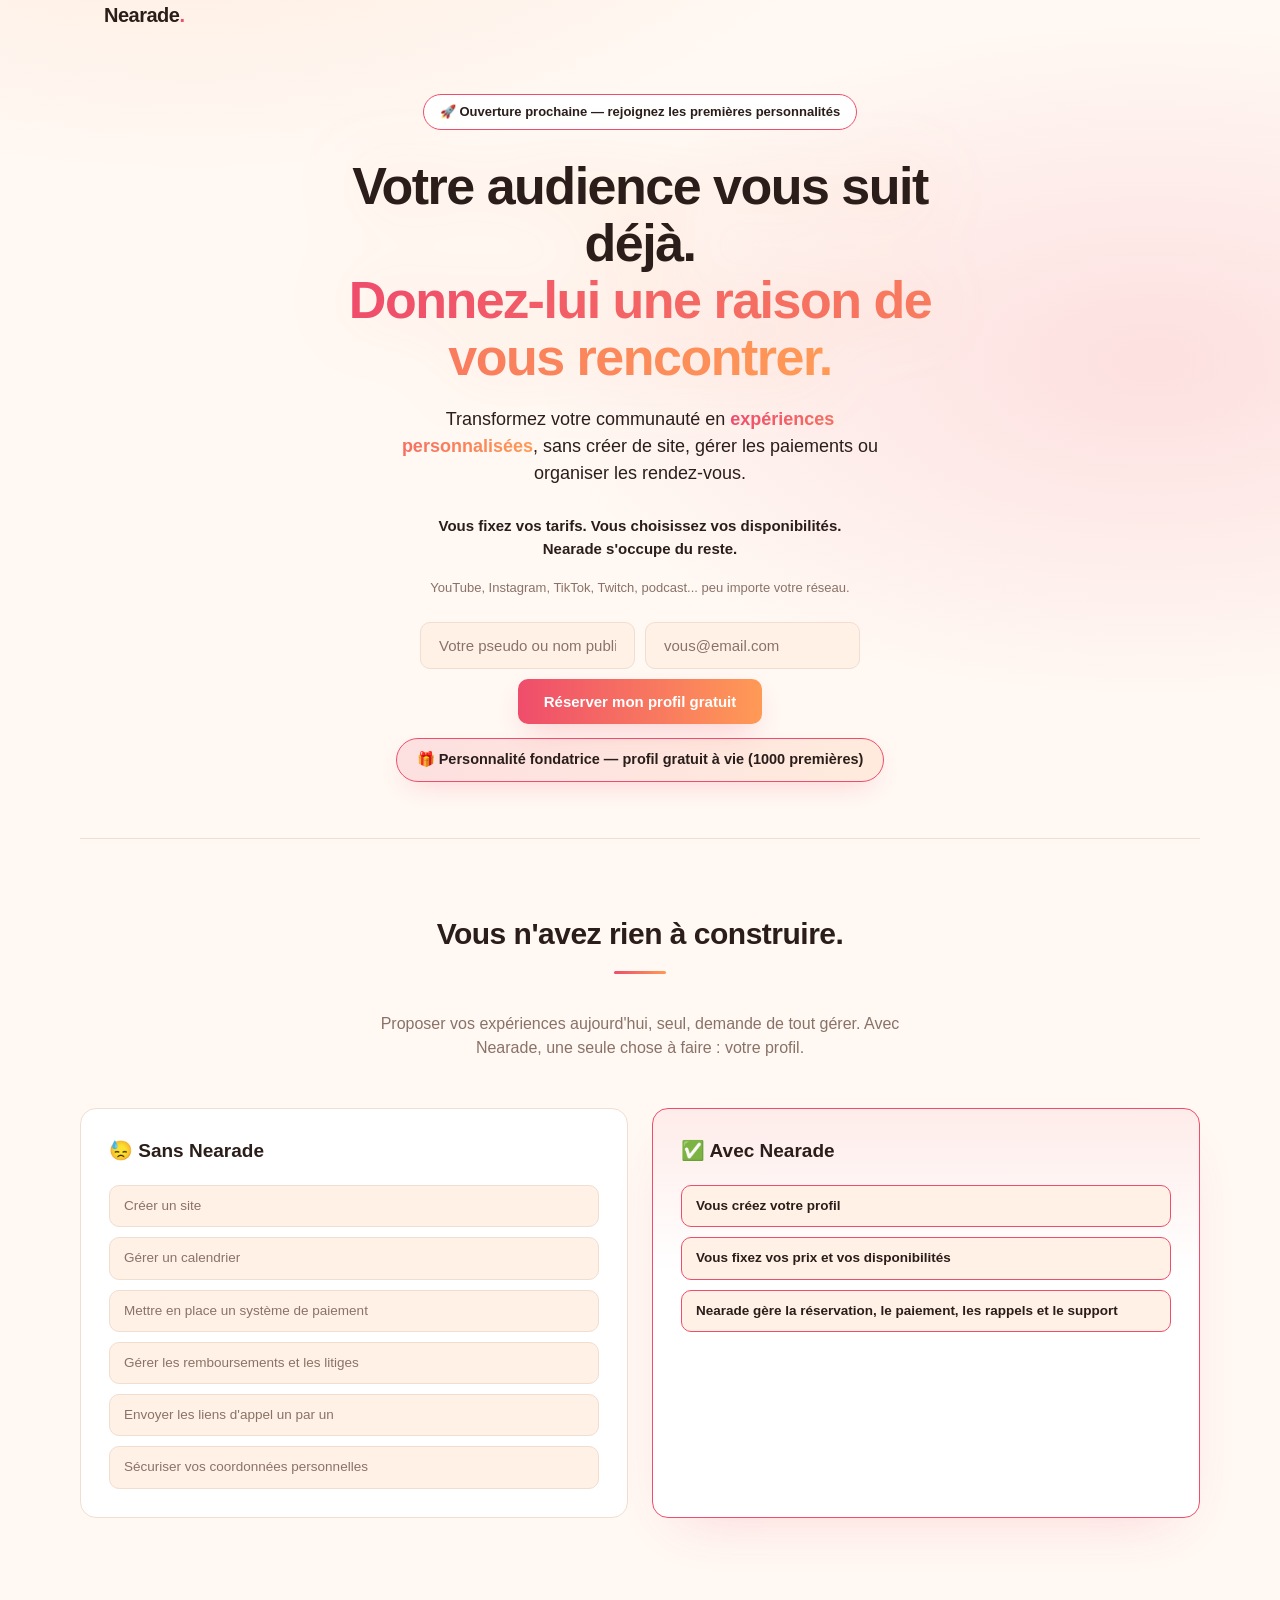
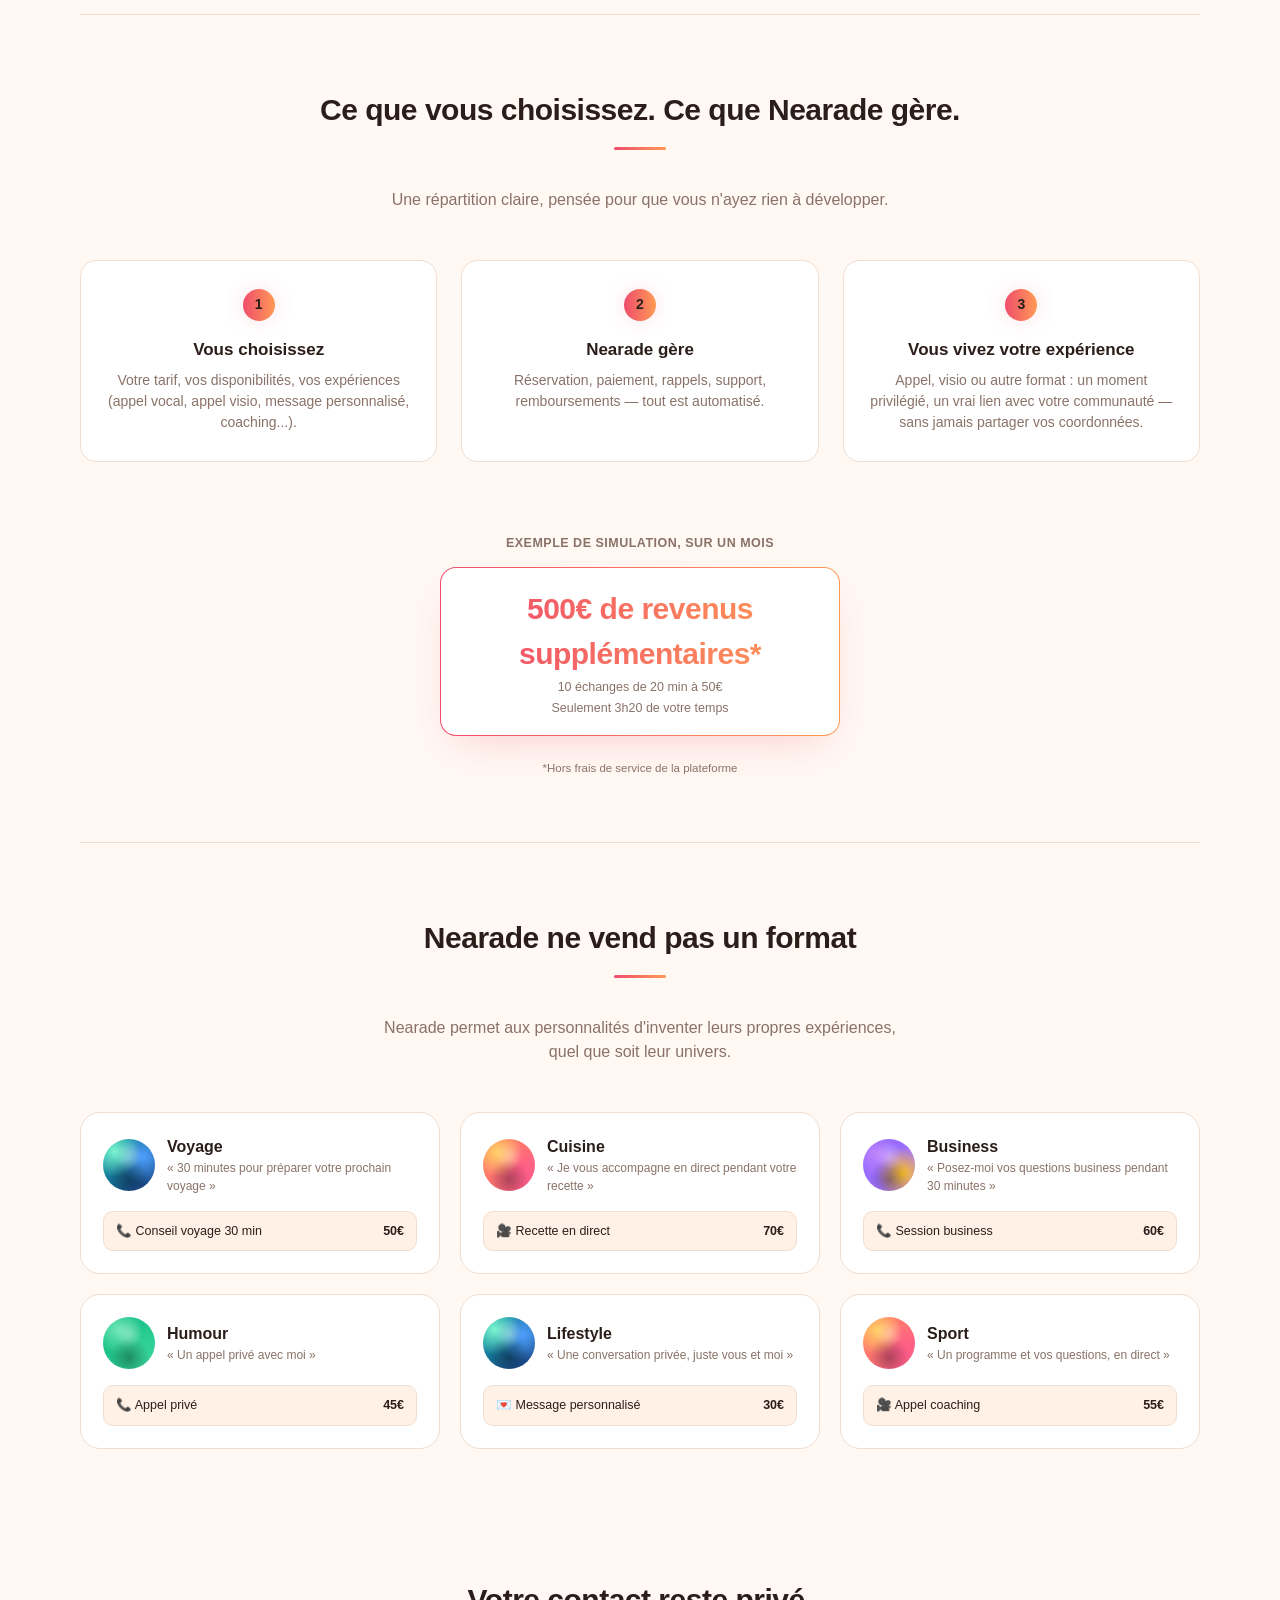
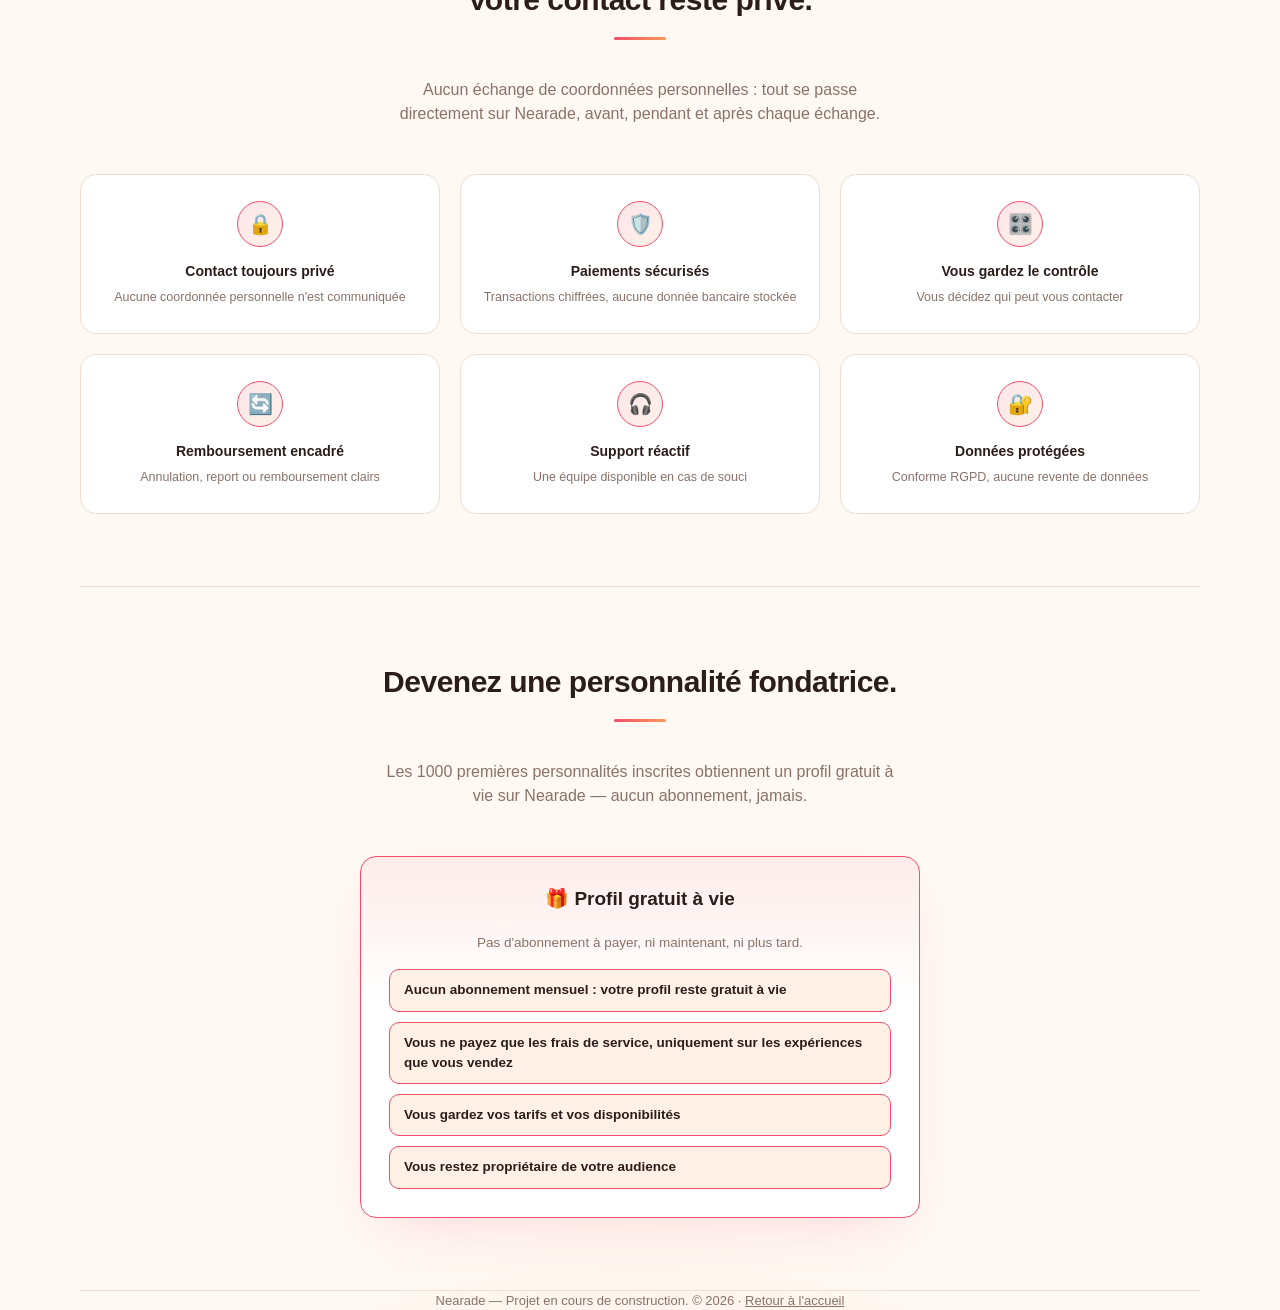
==== pour-personnalites.html @ 44cf1abc "Renforcer le bloc final : profil gratuit a vie sans abonnement, uniquement des frais de service sur " ====
<!DOCTYPE html>
<html lang="fr">
<head>
<meta charset="UTF-8">
<meta name="viewport" content="width=device-width, initial-scale=1.0">
<title>Nearade pour les personnalités — Monétisez votre temps, pas votre contenu</title>
<link rel="stylesheet" href="styles.css">
</head>
<body>

<header class="wrap">
  <div class="logo"><a href="index.html">Nearade<span>.</span></a></div>
</header>

<section class="hero wrap">
  <div class="hero-grid">
    <div>
      <div class="badge">🚀 Ouverture prochaine — rejoignez les premières personnalités</div>
      <h1>Votre audience vous suit déjà.<br><span class="accent">Donnez-lui une raison de vous rencontrer.</span></h1>
      <p class="subtitle">Transformez votre communauté en <strong>expériences personnalisées</strong>, sans créer de site, gérer les paiements ou organiser les rendez-vous.</p>
      <p class="pitch-line">Vous fixez vos tarifs. Vous choisissez vos disponibilités. Nearade s'occupe du reste.</p>
      <p class="hero-note">YouTube, Instagram, TikTok, Twitch, podcast... peu importe votre réseau.</p>

      <form class="signup" data-audience="talent">
        <input type="text" placeholder="Votre pseudo ou nom public" required>
        <input type="email" placeholder="vous@email.com" required>
        <button type="submit">Réserver mon profil gratuit</button>
      </form>
      <div class="confirm" id="confirm-talent">Merci ! Nous vous recontactons pour créer votre profil avant l'ouverture publique.</div>
      <p class="form-note"><span class="offer-badge">🎁 Personnalité fondatrice — profil gratuit à vie (1000 premières)</span></p>
    </div>
  </div>
</section>

<section class="build wrap">
  <h2 class="section-title">Vous n'avez rien à construire.</h2>
  <p class="section-sub">Proposer vos expériences aujourd'hui, seul, demande de tout gérer. Avec Nearade, une seule chose à faire : votre profil.</p>
  <div class="value-cols">
    <div class="value-col">
      <h3>😓 Sans Nearade</h3>
      <ul class="pain-list">
        <li>Créer un site</li>
        <li>Gérer un calendrier</li>
        <li>Mettre en place un système de paiement</li>
        <li>Gérer les remboursements et les litiges</li>
        <li>Envoyer les liens d'appel un par un</li>
        <li>Sécuriser vos coordonnées personnelles</li>
      </ul>
    </div>
    <div class="value-col highlight">
      <h3>✅ Avec Nearade</h3>
      <ul class="pain-list good">
        <li>Vous créez votre profil</li>
        <li>Vous fixez vos prix et vos disponibilités</li>
        <li>Nearade gère la réservation, le paiement, les rappels et le support</li>
      </ul>
    </div>
  </div>
</section>

<section class="how wrap">
  <h2 class="section-title">Ce que vous choisissez. Ce que Nearade gère.</h2>
  <p class="section-sub">Une répartition claire, pensée pour que vous n'ayez rien à développer.</p>
  <div class="steps">
    <div class="step">
      <div class="step-num">1</div>
      <h3>Vous choisissez</h3>
      <p>Votre tarif, vos disponibilités, vos expériences (appel vocal, appel visio, message personnalisé, coaching...).</p>
    </div>
    <div class="step">
      <div class="step-num">2</div>
      <h3>Nearade gère</h3>
      <p>Réservation, paiement, rappels, support, remboursements — tout est automatisé.</p>
    </div>
    <div class="step">
      <div class="step-num">3</div>
      <h3>Vous vivez votre expérience</h3>
      <p>Appel, visio ou autre format : un moment privilégié, un vrai lien avec votre communauté — sans jamais partager vos coordonnées.</p>
    </div>
  </div>
</section>

<section class="wrap section-stat">
  <p class="revenue-label">Exemple de simulation, sur un mois</p>
  <div class="revenue-example">
    <strong>500€ de revenus supplémentaires*</strong>
    <span>10 échanges de 20 min à 50€</span>
    <span>Seulement 3h20 de votre temps</span>
  </div>
  <p class="revenue-disclaimer">*Hors frais de service de la plateforme</p>
</section>

<section class="platforms wrap">
  <h2 class="section-title">Nearade ne vend pas un format</h2>
  <p class="section-sub">Nearade permet aux personnalités d'inventer leurs propres expériences, quel que soit leur univers.</p>

  <div class="profile-grid">
    <div class="profile-card">
      <div class="profile-top">
        <div class="profile-avatar avatar-photo avatar-a"></div>
        <div>
          <div class="profile-name">Voyage</div>
          <div class="profile-tag">« 30 minutes pour préparer votre prochain voyage »</div>
        </div>
      </div>
      <div class="profile-services">
        <div class="profile-service"><span>📞 Conseil voyage 30 min</span><span class="price">50€</span></div>
      </div>
    </div>

    <div class="profile-card">
      <div class="profile-top">
        <div class="profile-avatar avatar-photo avatar-b"></div>
        <div>
          <div class="profile-name">Cuisine</div>
          <div class="profile-tag">« Je vous accompagne en direct pendant votre recette »</div>
        </div>
      </div>
      <div class="profile-services">
        <div class="profile-service"><span>🎥 Recette en direct</span><span class="price">70€</span></div>
      </div>
    </div>

    <div class="profile-card">
      <div class="profile-top">
        <div class="profile-avatar avatar-photo avatar-c"></div>
        <div>
          <div class="profile-name">Business</div>
          <div class="profile-tag">« Posez-moi vos questions business pendant 30 minutes »</div>
        </div>
      </div>
      <div class="profile-services">
        <div class="profile-service"><span>📞 Session business</span><span class="price">60€</span></div>
      </div>
    </div>

    <div class="profile-card">
      <div class="profile-top">
        <div class="profile-avatar avatar-photo avatar-d"></div>
        <div>
          <div class="profile-name">Humour</div>
          <div class="profile-tag">« Un appel privé avec moi »</div>
        </div>
      </div>
      <div class="profile-services">
        <div class="profile-service"><span>📞 Appel privé</span><span class="price">45€</span></div>
      </div>
    </div>

    <div class="profile-card">
      <div class="profile-top">
        <div class="profile-avatar avatar-photo avatar-a"></div>
        <div>
          <div class="profile-name">Lifestyle</div>
          <div class="profile-tag">« Une conversation privée, juste vous et moi »</div>
        </div>
      </div>
      <div class="profile-services">
        <div class="profile-service"><span>💌 Message personnalisé</span><span class="price">30€</span></div>
      </div>
    </div>

    <div class="profile-card">
      <div class="profile-top">
        <div class="profile-avatar avatar-photo avatar-b"></div>
        <div>
          <div class="profile-name">Sport</div>
          <div class="profile-tag">« Un programme et vos questions, en direct »</div>
        </div>
      </div>
      <div class="profile-services">
        <div class="profile-service"><span>🎥 Appel coaching</span><span class="price">55€</span></div>
      </div>
    </div>
  </div>
</section>

<section class="trust wrap">
  <h2 class="section-title">Votre contact reste privé.</h2>
  <p class="section-sub">Aucun échange de coordonnées personnelles : tout se passe directement sur Nearade, avant, pendant et après chaque échange.</p>
  <div class="trust-grid">
    <div class="trust-item">
      <div class="trust-icon">🔒</div>
      <h4>Contact toujours privé</h4>
      <p>Aucune coordonnée personnelle n'est communiquée</p>
    </div>
    <div class="trust-item">
      <div class="trust-icon">🛡️</div>
      <h4>Paiements sécurisés</h4>
      <p>Transactions chiffrées, aucune donnée bancaire stockée</p>
    </div>
    <div class="trust-item">
      <div class="trust-icon">🎛️</div>
      <h4>Vous gardez le contrôle</h4>
      <p>Vous décidez qui peut vous contacter</p>
    </div>
    <div class="trust-item">
      <div class="trust-icon">🔄</div>
      <h4>Remboursement encadré</h4>
      <p>Annulation, report ou remboursement clairs</p>
    </div>
    <div class="trust-item">
      <div class="trust-icon">🎧</div>
      <h4>Support réactif</h4>
      <p>Une équipe disponible en cas de souci</p>
    </div>
    <div class="trust-item">
      <div class="trust-icon">🔐</div>
      <h4>Données protégées</h4>
      <p>Conforme RGPD, aucune revente de données</p>
    </div>
  </div>
</section>

<section class="value wrap">
  <h2 class="section-title">Devenez une personnalité fondatrice.</h2>
  <p class="section-sub">Les 1000 premières personnalités inscrites obtiennent un profil gratuit à vie sur Nearade — aucun abonnement, jamais.</p>
  <div class="value-cols" style="grid-template-columns:1fr;max-width:560px;margin:0 auto;">
    <div class="value-col highlight" style="text-align:center;">
      <h3 style="justify-content:center;">🎁 Profil gratuit à vie</h3>
      <p style="color:var(--text-muted);font-size:13.5px;margin-bottom:16px;">Pas d'abonnement à payer, ni maintenant, ni plus tard.</p>
      <ul class="pain-list good" style="text-align:left;">
        <li>Aucun abonnement mensuel : votre profil reste gratuit à vie</li>
        <li>Vous ne payez que les frais de service, uniquement sur les expériences que vous vendez</li>
        <li>Vous gardez vos tarifs et vos disponibilités</li>
        <li>Vous restez propriétaire de votre audience</li>
      </ul>
    </div>
  </div>
</section>

<footer class="wrap">
  Nearade — Projet en cours de construction. © 2026 · <a href="index.html">Retour à l'accueil</a>
</footer>

<script>
  const GOOGLE_FORM_ACTION = "https://docs.google.com/forms/d/e/1FAIpQLSdVNce5n4VydIMprrXnOl7bcdYPAIwErjkWQlhPjv7h3YHFcg/formResponse";
  const GOOGLE_FORM_EMAIL_FIELD = "entry.680707710";

  document.querySelectorAll('form.signup').forEach(form => {
    form.addEventListener('submit', (e) => {
      e.preventDefault();
      const audience = form.dataset.audience;
      const emailInput = form.querySelector('input[type="email"]');
      const email = emailInput ? emailInput.value : '';

      if (email) {
        const data = new FormData();
        data.append(GOOGLE_FORM_EMAIL_FIELD, email);
        fetch(GOOGLE_FORM_ACTION, {
          method: 'POST',
          mode: 'no-cors',
          body: data
        }).catch(() => {});
      }

      form.style.display = 'none';
      document.getElementById('confirm-' + audience).style.display = 'block';
    });
  });
</script>

</body>
</html>
---- styles.css ----
:root{
  --bg:#fff8f3;
  --bg-soft:#fff1e6;
  --card:#ffffff;
  --text:#2b1e1a;
  --text-muted:#8a7268;
  --accent:#ef4d6b;
  --accent-2:#ff9a56;
  --border:#f0ded0;
}
*{box-sizing:border-box;margin:0;padding:0;}
body{
  font-family:-apple-system,BlinkMacSystemFont,"Segoe UI",Roboto,Helvetica,Arial,sans-serif;
  background:
    radial-gradient(720px 400px at 15% -5%, rgba(255,154,86,.16), transparent),
    radial-gradient(620px 340px at 90% 8%, rgba(239,77,107,.14), transparent),
    radial-gradient(560px 320px at 50% 105%, rgba(255,154,86,.10), transparent),
    var(--bg);
  color:var(--text);
  line-height:1.5;
}
a{color:inherit;}
.wrap{max-width:1120px;margin:0 auto;padding:0 24px;}

header{
  padding:26px 0;
  display:flex;
  align-items:center;
  justify-content:space-between;
}
.logo{font-weight:800;font-size:20px;letter-spacing:-0.5px;}
.logo span{color:var(--accent);}
.logo a{text-decoration:none;}
.header-link{
  font-size:13px;
  font-weight:600;
  color:var(--text-muted);
  border:1px solid var(--border);
  padding:8px 16px;
  border-radius:999px;
  text-decoration:none;
  transition:border-color .15s ease, color .15s ease;
}
.header-link:hover{border-color:var(--accent);color:var(--text);}

.hero{
  padding:64px 0 56px;
}
.hero-grid{
  max-width:640px;
  margin:0 auto;
  text-align:center;
}
.badge{
  display:inline-block;
  background:var(--card);
  border:1px solid var(--accent);
  color:var(--text);
  font-weight:600;
  font-size:13px;
  padding:7px 16px;
  border-radius:999px;
  margin-bottom:28px;
  animation:pulseGlow 2.6s ease-in-out infinite;
}
@keyframes pulseGlow{
  0%,100%{box-shadow:0 0 0 0 rgba(239,77,107,.35);}
  50%{box-shadow:0 0 0 9px rgba(239,77,107,0);}
}
h1{
  font-size:52px;
  font-weight:800;
  letter-spacing:-1.5px;
  line-height:1.1;
  margin-bottom:20px;
  filter:drop-shadow(0 0 34px rgba(255,154,86,.2));
}
h1 .accent{
  background:linear-gradient(90deg,var(--accent),var(--accent-2));
  -webkit-background-clip:text;
  background-clip:text;
  color:transparent;
}
.subtitle{
  font-size:18px;
  font-weight:500;
  color:var(--text);
  max-width:520px;
  margin:0 auto 28px;
}
.subtitle strong{
  font-weight:800;
  background:linear-gradient(90deg,var(--accent),var(--accent-2));
  -webkit-background-clip:text;
  background-clip:text;
  color:transparent;
}
.hero-note{
  font-size:13px;
  color:var(--text-muted);
  max-width:440px;
  margin:0 auto 24px;
}
.pitch-line{
  font-size:15px;
  font-weight:700;
  color:var(--text);
  max-width:460px;
  margin:0 auto 18px;
}
.hero-tagline{
  font-style:italic;
  font-size:15.5px;
  color:var(--text-muted);
  max-width:480px;
  margin:0 auto 26px;
}
.section-stat{
  padding:0 0 64px;
  text-align:center;
}
.revenue-disclaimer{
  text-align:center;
  color:var(--text-muted);
  font-size:11.5px;
  margin-top:10px;
}
.revenue-label{
  text-align:center;
  color:var(--text-muted);
  font-size:12.5px;
  font-weight:700;
  text-transform:uppercase;
  letter-spacing:.5px;
  margin-bottom:14px;
}
.panel-kicker{
  display:inline-block;
  font-size:12.5px;
  font-weight:700;
  text-transform:uppercase;
  letter-spacing:.5px;
  color:var(--accent);
  margin-bottom:10px;
}

.tabs{
  display:inline-flex;
  background:var(--card);
  border:1px solid var(--border);
  border-radius:999px;
  padding:4px;
  margin-bottom:24px;
}
.tab-btn{
  border:none;
  background:transparent;
  color:var(--text-muted);
  font-size:14px;
  font-weight:600;
  padding:10px 22px;
  border-radius:999px;
  cursor:pointer;
  transition:all .2s;
}
.tab-btn.active{
  background:linear-gradient(90deg,var(--accent),var(--accent-2));
  color:#fff;
  box-shadow:0 8px 22px -8px rgba(239,77,107,.35);
}

.panel{display:none;}
.panel.active{display:block;}

/* Sections entières gérées par audience (Communauté / Personnalité) */
.audience-section{display:none;}
.audience-section.active{display:block;}

.value-cols.single{
  grid-template-columns:1fr;
  max-width:560px;
  margin-left:auto;
  margin-right:auto;
}

.trust-grid.trust-grid-4{grid-template-columns:repeat(4,1fr);}
.trust-grid.trust-grid-3{grid-template-columns:repeat(3,1fr);}
@media (max-width:820px){
  .trust-grid.trust-grid-3{grid-template-columns:1fr;}
}

.usecase-chips{
  display:flex;
  flex-wrap:wrap;
  justify-content:center;
  gap:8px;
  max-width:440px;
  margin:0 auto 22px;
}

.revenue-example{
  max-width:400px;
  margin:0 auto 24px;
  display:flex;
  flex-direction:column;
  align-items:center;
  gap:2px;
  background:
    linear-gradient(var(--card), var(--card)) padding-box,
    linear-gradient(90deg,var(--accent),var(--accent-2)) border-box;
  border:1.5px solid transparent;
  border-radius:16px;
  padding:18px 24px;
  box-shadow:0 16px 40px -18px rgba(239,77,107,.3);
}
.revenue-example span{font-size:12.5px;color:var(--text-muted);}
.revenue-example strong{
  font-size:30px;
  font-weight:800;
  letter-spacing:-.5px;
  background:linear-gradient(90deg,var(--accent),var(--accent-2));
  -webkit-background-clip:text;
  background-clip:text;
  color:transparent;
}

.offer-badge{
  display:inline-block;
  background:linear-gradient(90deg, rgba(239,77,107,.14), rgba(255,154,86,.14));
  border:1.5px solid var(--accent);
  color:var(--text);
  font-weight:800;
  font-size:14.5px;
  padding:10px 20px;
  border-radius:999px;
  box-shadow:0 10px 28px -12px rgba(239,77,107,.32);
}

form.signup{
  display:flex;
  gap:10px;
  max-width:440px;
  margin:0 auto;
  flex-wrap:wrap;
  justify-content:center;
}
form.signup input[type="email"],
form.signup input[type="text"]{
  flex:1;
  min-width:180px;
  padding:14px 18px;
  border-radius:10px;
  border:1px solid var(--border);
  background:var(--bg-soft);
  color:var(--text);
  font-size:15px;
  transition:border-color .15s ease, box-shadow .15s ease;
}
form.signup input::placeholder{color:var(--text-muted);}
form.signup input.signup-wide{flex:1 1 100%;}
form.signup input:focus{
  outline:none;
  border-color:var(--accent);
  box-shadow:0 0 0 3px rgba(239,77,107,.16);
}
form.signup button{
  padding:14px 26px;
  border-radius:10px;
  border:none;
  background:linear-gradient(90deg,var(--accent),var(--accent-2));
  color:#fff;
  font-weight:700;
  font-size:15px;
  cursor:pointer;
  white-space:nowrap;
  box-shadow:0 12px 30px -10px rgba(239,77,107,.32);
  transition:transform .15s ease, box-shadow .15s ease, filter .15s ease;
}
form.signup button:hover{
  filter:brightness(1.1);
  transform:translateY(-2px);
  box-shadow:0 16px 38px -10px rgba(239,77,107,.4);
}
.form-note{
  font-size:13px;
  color:var(--text-muted);
  margin-top:14px;
}
.confirm{
  display:none;
  max-width:440px;
  margin:0 auto;
  text-align:left;
  background:var(--card);
  border:1px solid var(--border);
  border-radius:12px;
  padding:18px 22px;
  font-size:15px;
}

/* Abstract "photo" avatars — stand in for real profile pictures */
.avatar-photo{
  position:relative;
  border-radius:50%;
  flex-shrink:0;
  background-size:cover;
}
.avatar-a{background:
  radial-gradient(circle at 50% 32%, rgba(255,255,255,.28) 0%, transparent 32%),
  radial-gradient(circle at 50% 78%, rgba(0,0,0,.32) 0%, transparent 42%),
  radial-gradient(circle at 22% 24%, #7cf5d0 0%, transparent 45%),
  radial-gradient(circle at 78% 34%, #4f9dff 0%, transparent 50%),
  linear-gradient(135deg,#0ea5a5,#1e3a8a);
}
.avatar-b{background:
  radial-gradient(circle at 50% 32%, rgba(255,255,255,.28) 0%, transparent 32%),
  radial-gradient(circle at 50% 78%, rgba(0,0,0,.32) 0%, transparent 42%),
  radial-gradient(circle at 28% 26%, #ffd166 0%, transparent 45%),
  radial-gradient(circle at 74% 68%, #ff5c8a 0%, transparent 55%),
  linear-gradient(135deg,#ff8a5c,#ff5c8a);
}
.avatar-c{background:
  radial-gradient(circle at 50% 32%, rgba(255,255,255,.28) 0%, transparent 32%),
  radial-gradient(circle at 50% 78%, rgba(0,0,0,.32) 0%, transparent 42%),
  radial-gradient(circle at 24% 28%, #c084fc 0%, transparent 45%),
  radial-gradient(circle at 76% 66%, #fbbf24 0%, transparent 50%),
  linear-gradient(135deg,#7c5cff,#c084fc);
}
.avatar-d{background:
  radial-gradient(circle at 50% 32%, rgba(255,255,255,.28) 0%, transparent 32%),
  radial-gradient(circle at 50% 78%, rgba(0,0,0,.32) 0%, transparent 42%),
  radial-gradient(circle at 28% 24%, #6ee7b7 0%, transparent 45%),
  radial-gradient(circle at 72% 70%, #34d399 0%, transparent 55%),
  linear-gradient(135deg,#10b981,#34d399);
}
.platform-dot{
  position:absolute;
  bottom:-3px;right:-3px;
  width:22px;height:22px;
  border-radius:50%;
  background:var(--bg-soft);
  border:2px solid var(--card);
  display:flex;align-items:center;justify-content:center;
  font-size:11px;
}
section.how{
  padding:72px 0;
  border-top:1px solid var(--border);
}
section.build{
  padding:72px 0;
  border-top:1px solid var(--border);
}
.section-title{
  position:relative;
  text-align:center;
  font-size:30px;
  font-weight:800;
  letter-spacing:-0.5px;
  margin-bottom:38px;
  padding-bottom:18px;
}
.section-title::after{
  content:"";
  position:absolute;
  bottom:0;left:50%;
  transform:translateX(-50%);
  width:52px;height:3px;
  border-radius:3px;
  background:linear-gradient(90deg,var(--accent),var(--accent-2));
}
.section-sub{
  text-align:center;
  color:var(--text-muted);
  max-width:520px;
  margin:0 auto 48px;
}
.steps{
  display:grid;
  grid-template-columns:repeat(3,1fr);
  gap:24px;
}
.steps.steps-4{
  grid-template-columns:repeat(2,1fr);
}
.step{
  position:relative;
  overflow:hidden;
  text-align:center;
  background:var(--card);
  border:1px solid var(--border);
  border-radius:16px;
  padding:28px 24px;
  transition:transform .2s ease, box-shadow .2s ease, border-color .2s ease;
}
.step::before{
  content:"";
  position:absolute;
  top:0;left:0;right:0;height:3px;
  background:linear-gradient(90deg,var(--accent),var(--accent-2));
  opacity:0;
  transition:opacity .2s ease;
}
.step:hover{
  transform:translateY(-5px);
  border-color:var(--accent);
  box-shadow:0 20px 45px -22px rgba(255,154,86,.28);
}
.step:hover::before{opacity:1;}
.step-num{
  width:32px;height:32px;
  border-radius:50%;
  background:linear-gradient(90deg,var(--accent),var(--accent-2));
  display:flex;align-items:center;justify-content:center;
  font-weight:700;font-size:14px;
  margin:0 auto 16px;
  box-shadow:0 0 22px -4px rgba(239,77,107,.3);
}
.step h3{font-size:17px;margin-bottom:8px;}
.step p{color:var(--text-muted);font-size:14px;}

section.platforms{
  padding:72px 0;
  border-top:1px solid var(--border);
}
.platform-badges{
  display:flex;
  flex-wrap:wrap;
  justify-content:center;
  gap:10px;
  margin-bottom:44px;
}
.platform-badge{
  background:var(--card);
  border:1px solid var(--border);
  color:var(--text-muted);
  font-size:13px;
  font-weight:600;
  padding:8px 16px;
  border-radius:999px;
  transition:transform .15s ease, border-color .15s ease, color .15s ease;
}
.platform-badge:hover{
  transform:translateY(-2px);
  border-color:var(--accent);
  color:var(--text);
}
.profile-grid{
  display:grid;
  grid-template-columns:repeat(3,1fr);
  gap:20px;
}
.profile-card{
  background:var(--card);
  border:1px solid var(--border);
  border-radius:20px;
  padding:22px;
}
.profile-top{display:flex;align-items:center;gap:12px;margin-bottom:16px;}
.profile-avatar{
  width:52px;height:52px;
}
.profile-name{font-weight:800;font-size:16px;}
.profile-tag{color:var(--text-muted);font-size:12px;}
.profile-platforms{
  display:flex;
  flex-direction:column;
  gap:7px;
  margin-bottom:16px;
  padding-bottom:16px;
  border-bottom:1px solid var(--border);
}
.platform-row{
  display:flex;
  justify-content:space-between;
  align-items:center;
  font-size:12px;
}
.platform-row .p-net{
  display:flex;align-items:center;gap:6px;
  color:var(--text);font-weight:600;
}
.platform-row .p-count{color:var(--text-muted);}
.profile-services{display:flex;flex-direction:column;gap:8px;}
.profile-service{
  display:flex;justify-content:space-between;
  background:var(--bg-soft);
  border:1px solid var(--border);
  border-radius:10px;
  padding:10px 12px;
  font-size:12.5px;
}
.profile-service .price{font-weight:700;}
.demo-btn{
  margin-top:16px;
  text-align:center;
  padding:12px 20px;
  border-radius:10px;
  background:linear-gradient(90deg,var(--accent),var(--accent-2));
  color:#fff;
  font-weight:700;
  font-size:14px;
}
.profile-card-showcase{
  border:1px solid var(--accent);
  background:linear-gradient(180deg, rgba(255,154,86,.08), var(--card) 45%);
  box-shadow:0 22px 55px -28px rgba(255,154,86,.25);
}
.profile-card-showcase .profile-service .price{
  background:linear-gradient(90deg,var(--accent),var(--accent-2));
  -webkit-background-clip:text;
  background-clip:text;
  color:transparent;
}

section.value{
  padding:72px 0;
  border-top:1px solid var(--border);
}
.value-cols{
  display:grid;
  grid-template-columns:1fr 1fr;
  gap:24px;
  margin-bottom:24px;
}
.value-col{
  background:var(--card);
  border:1px solid var(--border);
  border-radius:16px;
  padding:28px;
}
.value-col.highlight{
  border:1px solid var(--accent);
  background:linear-gradient(180deg, rgba(239,77,107,.07), var(--card) 40%);
  box-shadow:0 22px 55px -28px rgba(239,77,107,.24);
}
.value-col > h3{
  font-size:19px;
  margin-bottom:20px;
  display:flex;
  align-items:center;
  gap:10px;
}
.icon-grid{
  display:grid;
  grid-template-columns:1fr 1fr;
  gap:16px;
}
.icon-item{
  background:var(--bg-soft);
  border:1px solid var(--border);
  border-radius:12px;
  padding:16px;
}
.icon-circle{
  width:38px;height:38px;
  border-radius:10px;
  background:linear-gradient(135deg,var(--accent),var(--accent-2));
  display:flex;align-items:center;justify-content:center;
  font-size:18px;
  margin-bottom:10px;
}
.icon-item h4{font-size:14px;margin-bottom:4px;}
.icon-item p{font-size:12.5px;color:var(--text-muted);}

.pain-list{
  list-style:none;
  display:flex;
  flex-direction:column;
  gap:10px;
}
.pain-list li{
  padding:10px 14px;
  background:var(--bg-soft);
  border:1px solid var(--border);
  border-radius:10px;
  font-size:13.5px;
  color:var(--text-muted);
}
.pain-list.good li{
  color:var(--text);
  border-color:var(--accent);
  font-weight:600;
}

section.trust{
  padding:56px 0 72px;
}
.trust-grid{
  display:grid;
  grid-template-columns:repeat(3,1fr);
  gap:20px;
}
.trust-item{
  position:relative;
  overflow:hidden;
  text-align:center;
  padding:26px 18px;
  background:var(--card);
  border:1px solid var(--border);
  border-radius:16px;
  transition:transform .2s ease, box-shadow .2s ease, border-color .2s ease;
}
.trust-item::before{
  content:"";
  position:absolute;
  top:0;left:0;right:0;height:3px;
  background:linear-gradient(90deg,var(--accent),var(--accent-2));
  opacity:0;
  transition:opacity .2s ease;
}
.trust-item:hover{
  transform:translateY(-5px);
  border-color:var(--accent);
  box-shadow:0 20px 45px -22px rgba(255,154,86,.28);
}
.trust-item:hover::before{opacity:1;}
.trust-icon{
  width:46px;height:46px;
  border-radius:50%;
  background:linear-gradient(135deg, rgba(239,77,107,.14), rgba(255,154,86,.14));
  border:1px solid var(--accent);
  display:flex;align-items:center;justify-content:center;
  font-size:20px;
  margin:0 auto 14px;
}
.trust-item h4{font-size:14px;margin-bottom:6px;}
.trust-item p{font-size:12.5px;color:var(--text-muted);}

footer{
  padding:48px 0;
  border-top:1px solid var(--border);
  text-align:center;
  color:var(--text-muted);
  font-size:13px;
}
footer a{color:var(--text-muted);text-decoration:underline;}

@media (max-width:820px){
  h1{font-size:36px;}
  .steps{grid-template-columns:1fr;}
  .steps.steps-4{grid-template-columns:1fr;}
  .value-cols{grid-template-columns:1fr;}
  .icon-grid{grid-template-columns:1fr;}
  .trust-grid{grid-template-columns:1fr 1fr;}
  .profile-grid{grid-template-columns:1fr;}
}
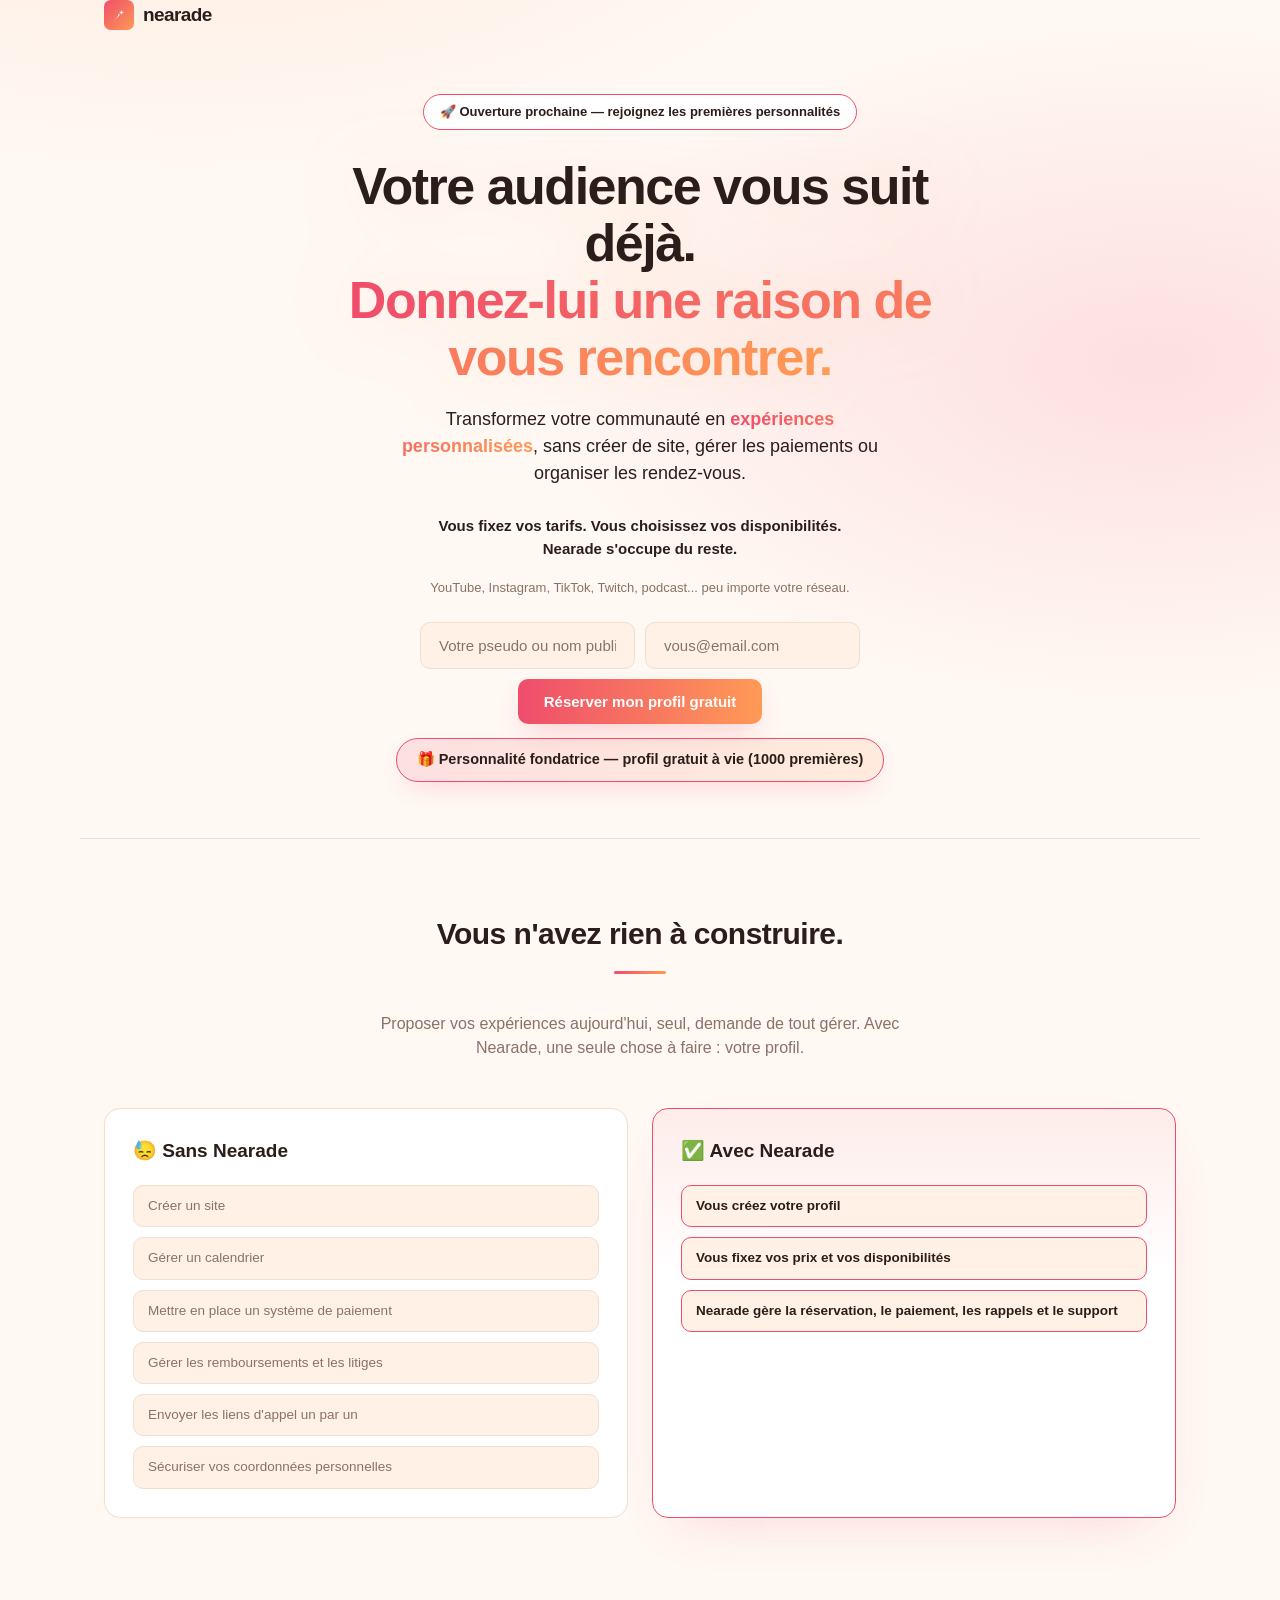
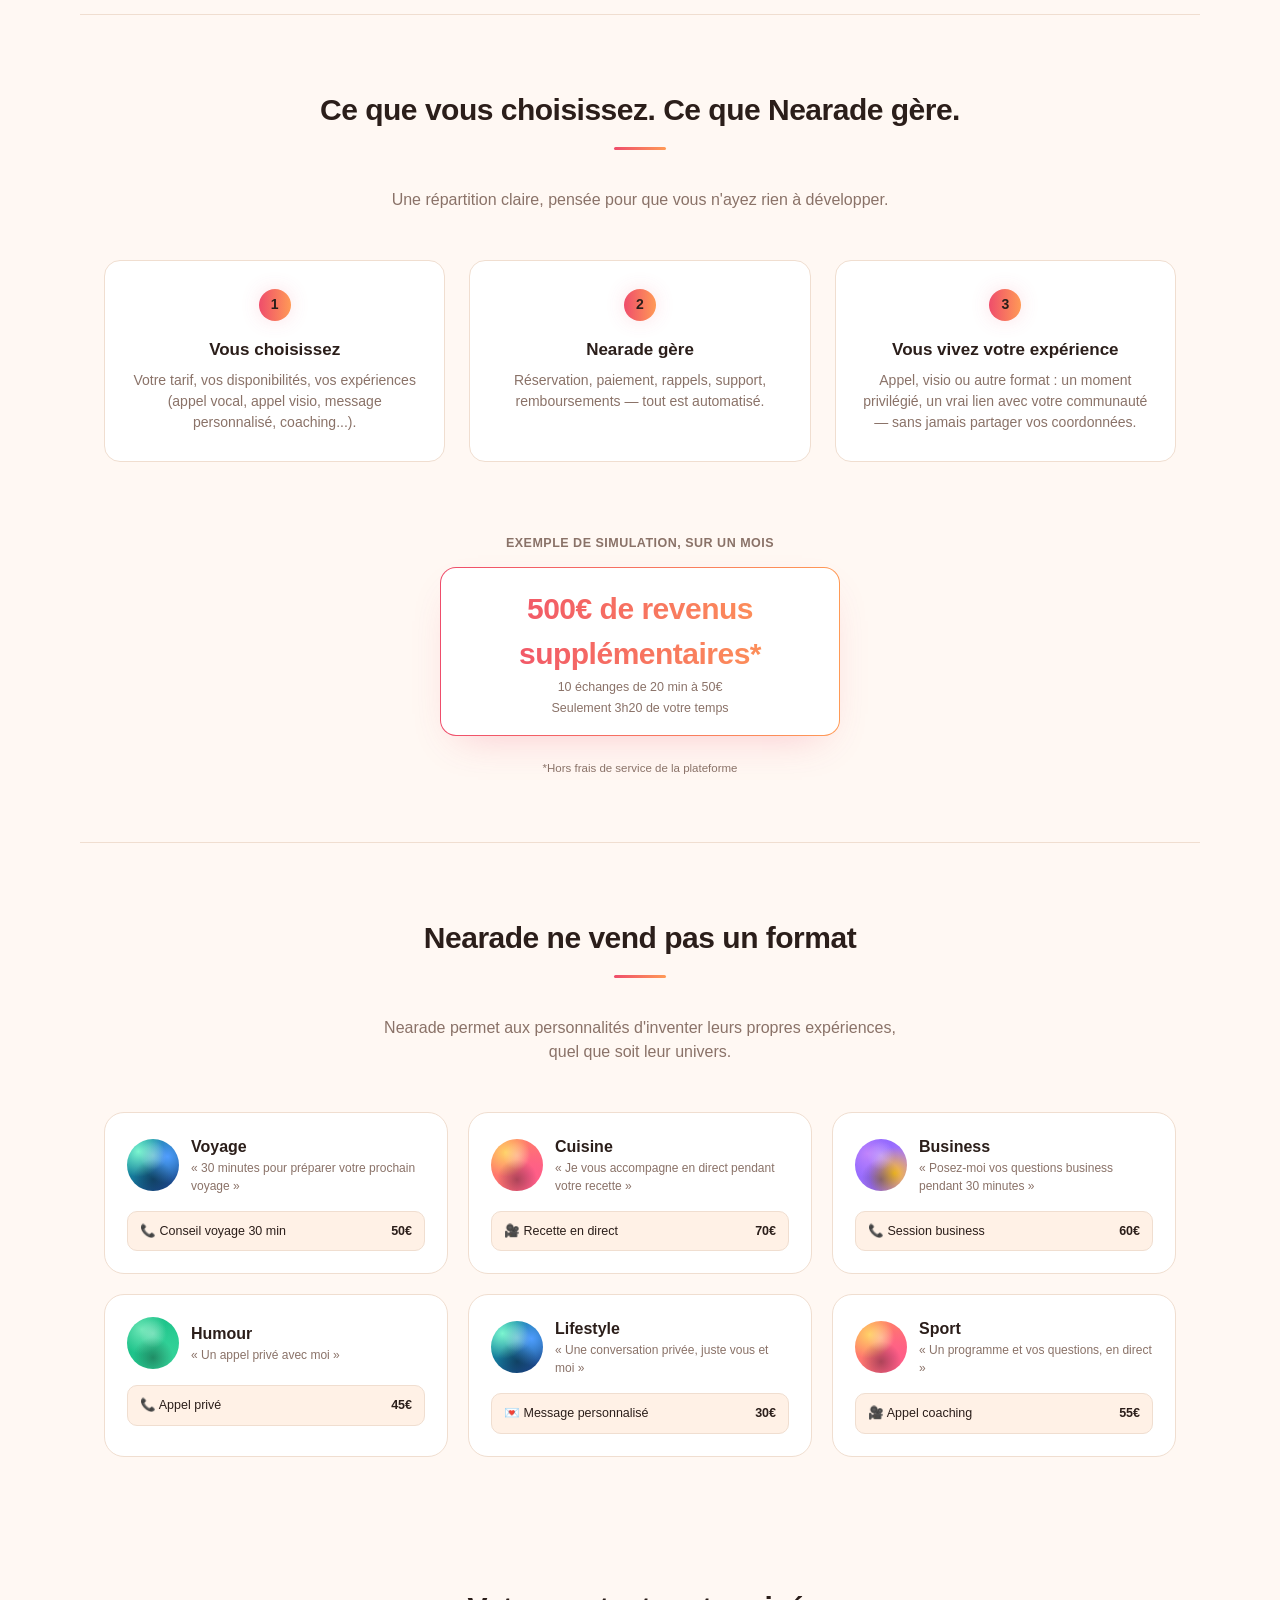
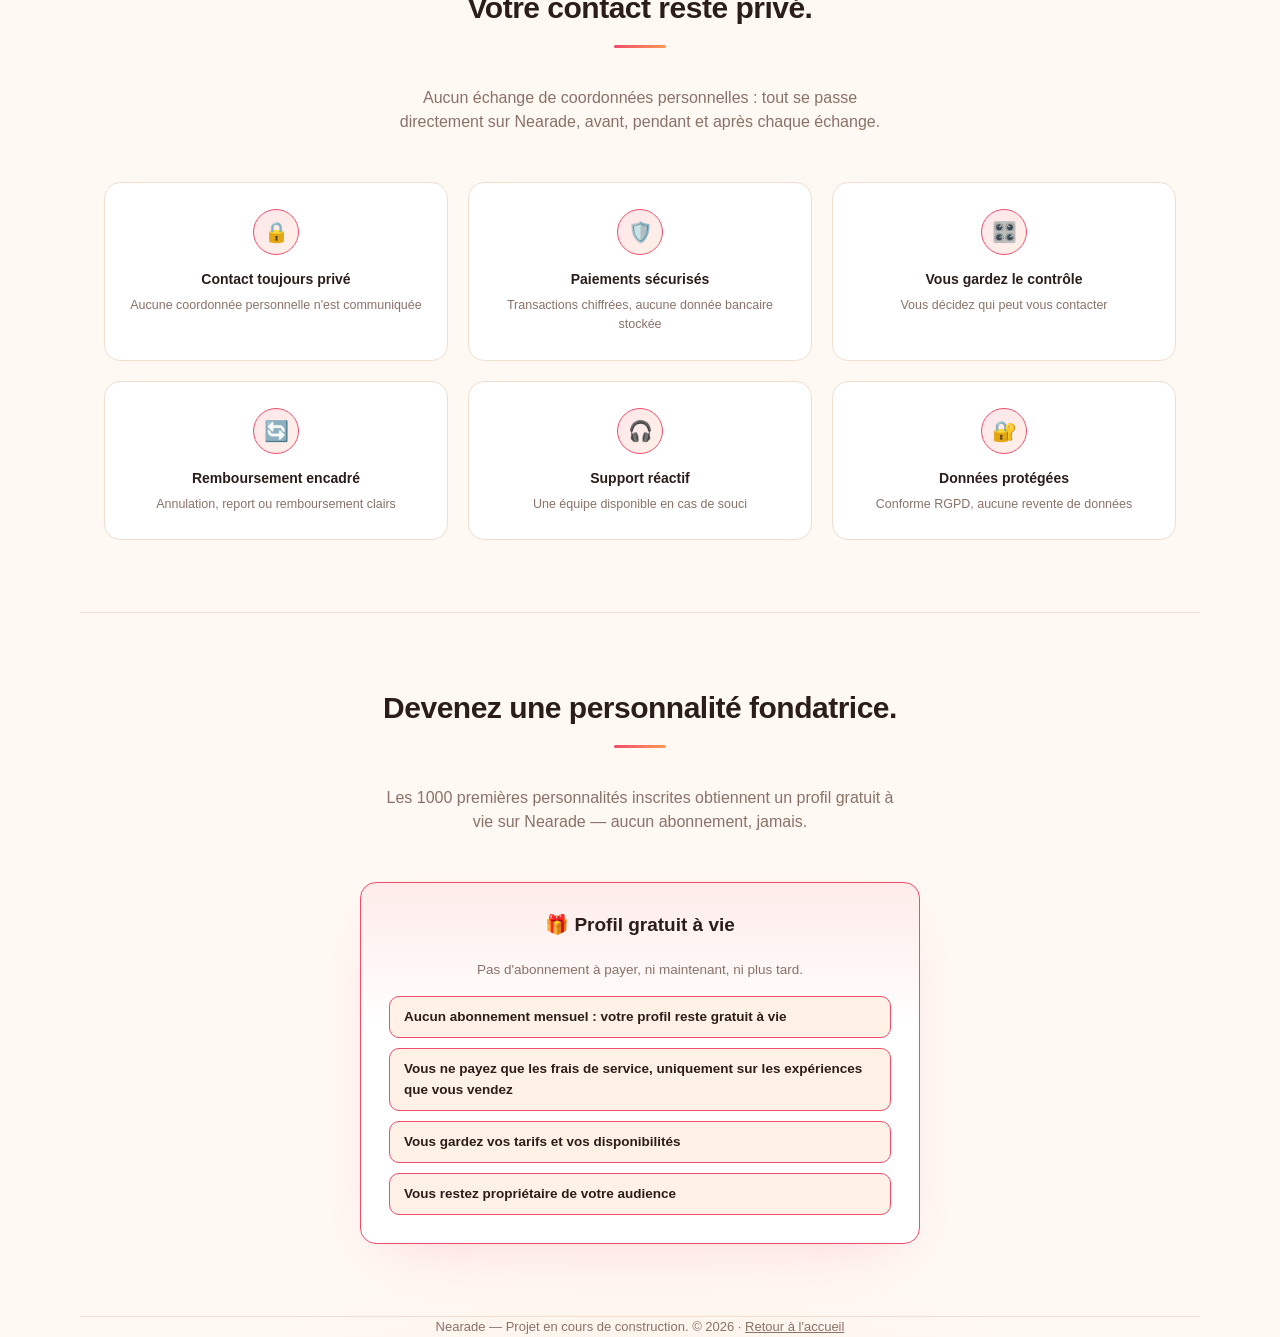
==== commit e0fae164: "Mise a jour identite visuelle: logo (icone etincelle + wordmark) dans le header, favicon SVG/ICO/app" ====
--- a/pour-personnalites.html
+++ b/pour-personnalites.html
@@ -4,12 +4,18 @@
 <meta charset="UTF-8">
 <meta name="viewport" content="width=device-width, initial-scale=1.0">
 <title>Nearade pour les personnalités — Monétisez votre temps, pas votre contenu</title>
+<link rel="icon" type="image/svg+xml" href="favicon.svg">
+<link rel="icon" type="image/x-icon" href="favicon.ico">
+<link rel="apple-touch-icon" href="apple-touch-icon.png">
 <link rel="stylesheet" href="styles.css">
 </head>
 <body>
 
 <header class="wrap">
-  <div class="logo"><a href="index.html">Nearade<span>.</span></a></div>
+  <a href="index.html" class="logo">
+    <span class="logo-icon" aria-hidden="true"><svg viewBox="0 0 100 100"><path d="M 16.00 86.00 Q 40.00 71.40 55.34 49.01 L 48.66 42.99 Q 40.00 71.40 16.00 86.00 Z" fill="#fff"/><path d="M 76.87 37.81 Q 65.81 38.40 62.19 48.87 Q 61.60 37.81 51.13 34.19 Q 62.19 33.60 65.81 23.13 Q 66.40 34.19 76.87 37.81 Z" fill="#fff"/></svg></span>
+    <span class="logo-word">nearade</span>
+  </a>
 </header>
 
 <section class="hero wrap">
--- a/styles.css
+++ b/styles.css
@@ -23,14 +23,36 @@
 .wrap{max-width:1120px;margin:0 auto;padding:0 24px;}
 
 header{
-  padding:26px 0;
+  padding-top:26px;
+  padding-bottom:26px;
   display:flex;
   align-items:center;
   justify-content:space-between;
 }
-.logo{font-weight:800;font-size:20px;letter-spacing:-0.5px;}
-.logo span{color:var(--accent);}
-.logo a{text-decoration:none;}
+.logo{
+  display:flex;
+  align-items:center;
+  gap:9px;
+  text-decoration:none;
+}
+.logo-icon{
+  width:30px;
+  height:30px;
+  flex-shrink:0;
+  border-radius:22%;
+  background:linear-gradient(135deg,var(--accent),var(--accent-2));
+  display:flex;
+  align-items:center;
+  justify-content:center;
+  padding:6px;
+}
+.logo-icon svg{width:100%;height:100%;display:block;}
+.logo-word{
+  font-weight:800;
+  font-size:19px;
+  letter-spacing:-0.6px;
+  color:var(--text);
+}
 .header-link{
   font-size:13px;
   font-weight:600;
@@ -44,7 +66,8 @@
 .header-link:hover{border-color:var(--accent);color:var(--text);}
 
 .hero{
-  padding:64px 0 56px;
+  padding-top:64px;
+  padding-bottom:56px;
 }
 .hero-grid{
   max-width:640px;
@@ -115,8 +138,16 @@
   max-width:480px;
   margin:0 auto 26px;
 }
+.field-label{
+  font-size:13px;
+  font-weight:600;
+  color:var(--text-muted);
+  max-width:440px;
+  margin:0 auto 8px;
+  text-align:left;
+}
 .section-stat{
-  padding:0 0 64px;
+  padding-bottom:64px;
   text-align:center;
 }
 .revenue-disclaimer{
@@ -344,11 +375,13 @@
   font-size:11px;
 }
 section.how{
-  padding:72px 0;
+  padding-top:72px;
+  padding-bottom:72px;
   border-top:1px solid var(--border);
 }
 section.build{
-  padding:72px 0;
+  padding-top:72px;
+  padding-bottom:72px;
   border-top:1px solid var(--border);
 }
 .section-title{
@@ -420,7 +453,8 @@
 .step p{color:var(--text-muted);font-size:14px;}
 
 section.platforms{
-  padding:72px 0;
+  padding-top:72px;
+  padding-bottom:72px;
   border-top:1px solid var(--border);
 }
 .platform-badges{
@@ -514,7 +548,8 @@
 }
 
 section.value{
-  padding:72px 0;
+  padding-top:72px;
+  padding-bottom:72px;
   border-top:1px solid var(--border);
 }
 .value-cols{
@@ -584,7 +619,8 @@
 }
 
 section.trust{
-  padding:56px 0 72px;
+  padding-top:56px;
+  padding-bottom:72px;
 }
 .trust-grid{
   display:grid;
@@ -643,5 +679,18 @@
   .value-cols{grid-template-columns:1fr;}
   .icon-grid{grid-template-columns:1fr;}
   .trust-grid{grid-template-columns:1fr 1fr;}
+  .trust-grid.trust-grid-4{grid-template-columns:1fr 1fr;}
   .profile-grid{grid-template-columns:1fr;}
-}
+
+  header{padding-top:16px;padding-bottom:16px;}
+  .hero{padding-top:28px;padding-bottom:32px;}
+  .badge{margin-bottom:18px;}
+  section.how,
+  section.build,
+  section.platforms,
+  section.value{padding-top:44px;padding-bottom:44px;}
+  section.trust{padding-top:36px;padding-bottom:48px;}
+}
+@media (max-width:480px){
+  .trust-grid.trust-grid-4{grid-template-columns:1fr;}
+}
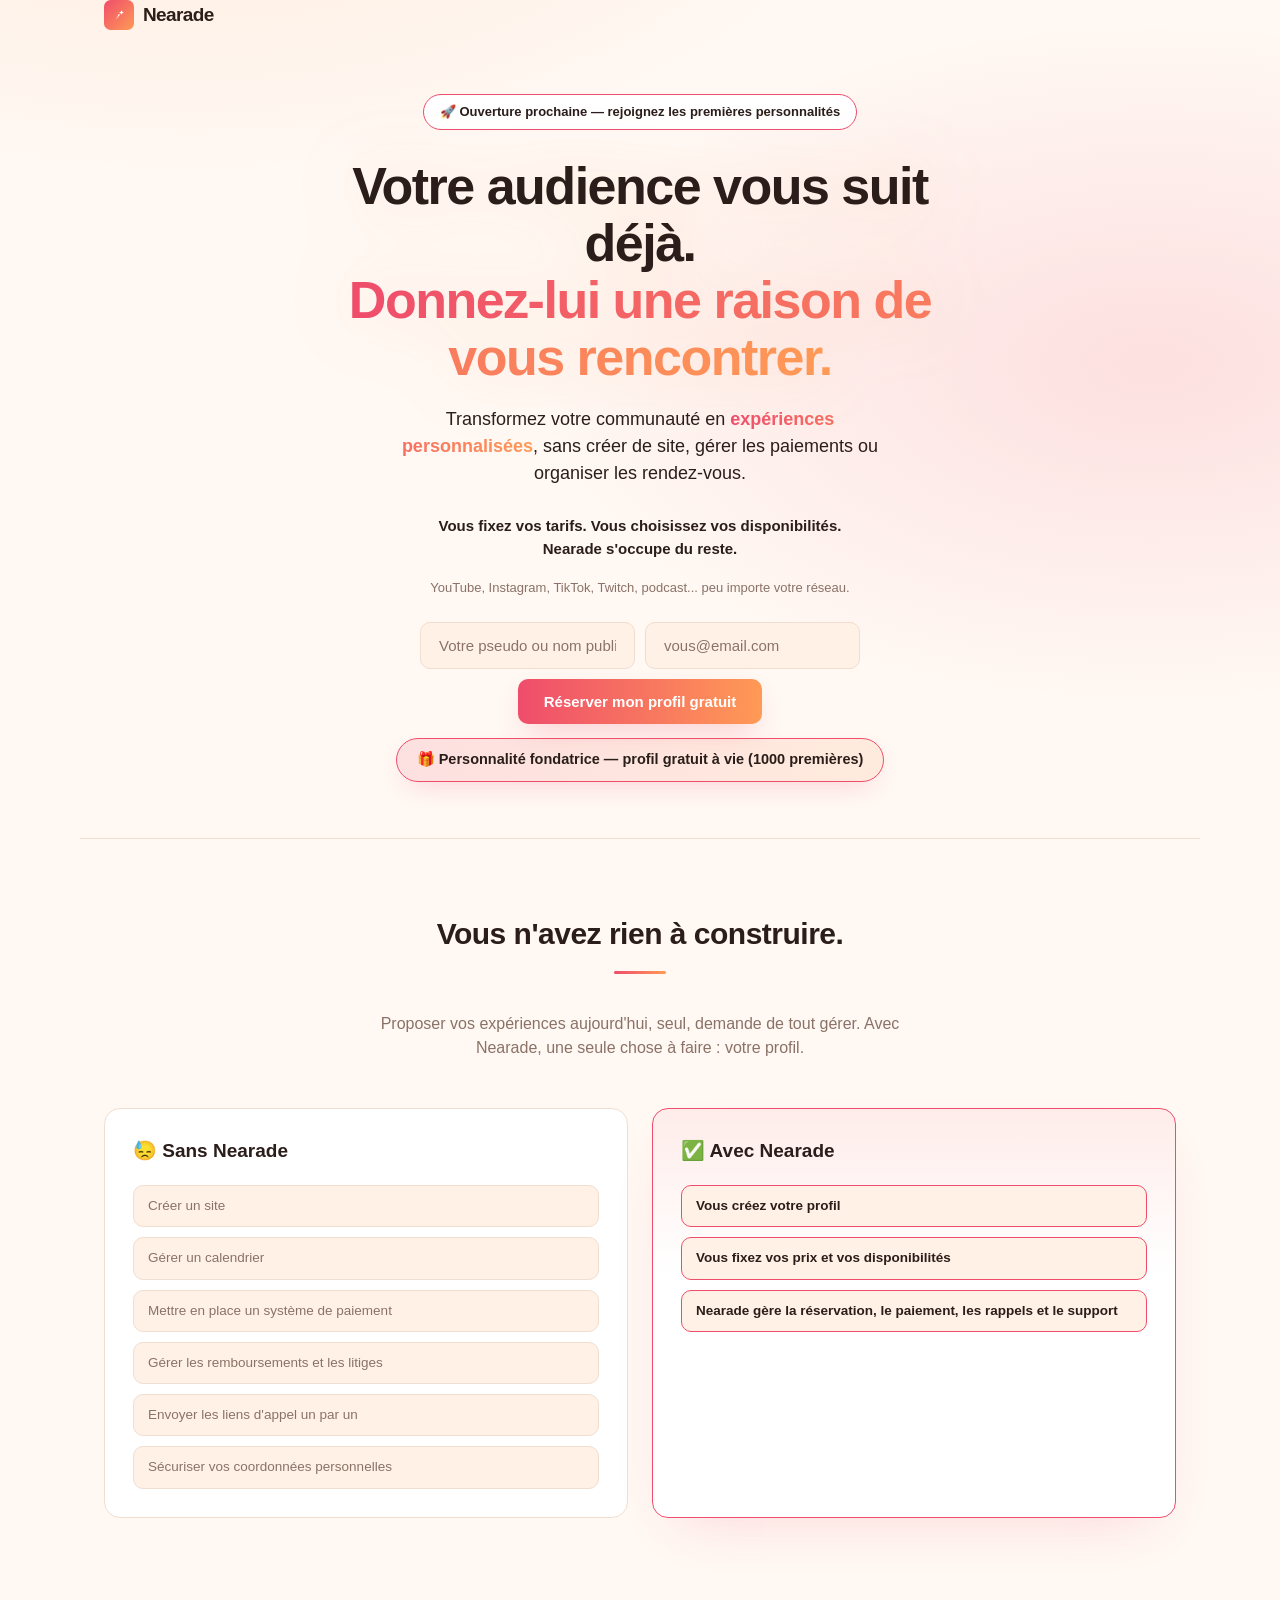
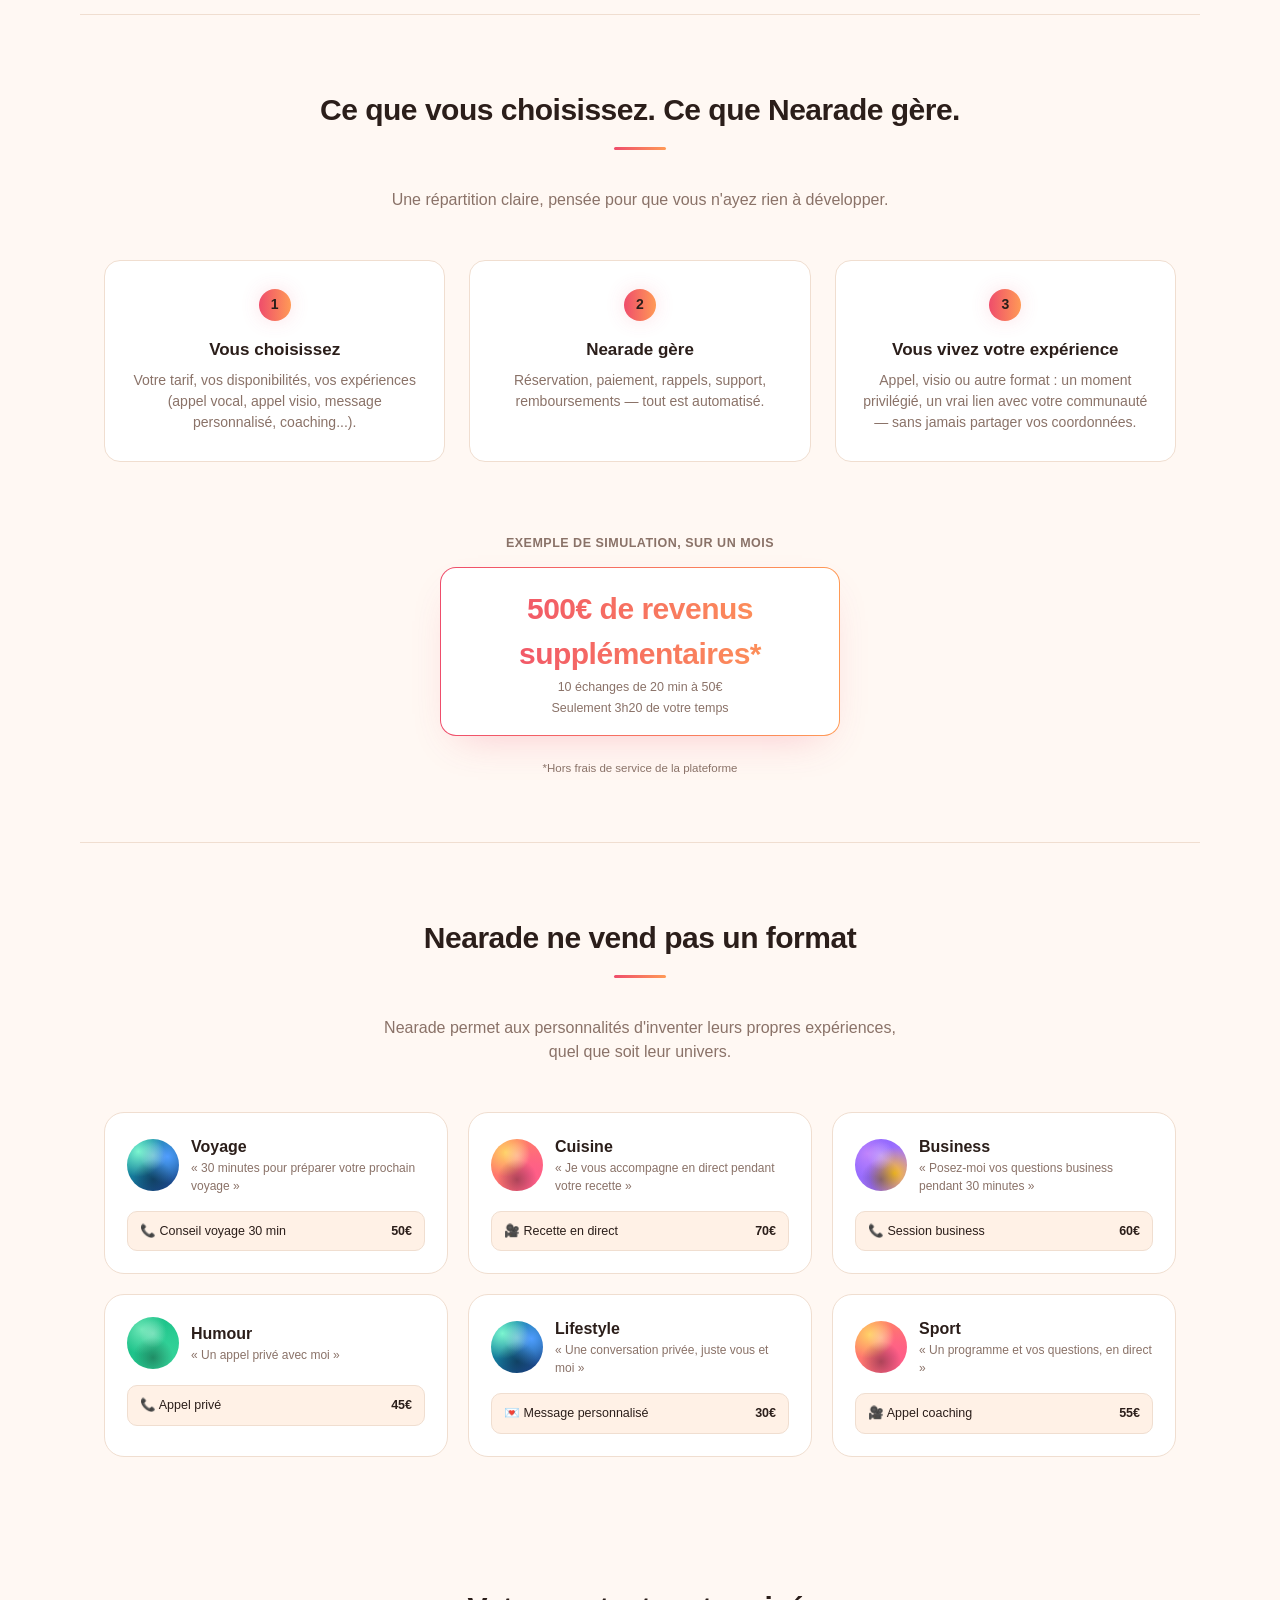
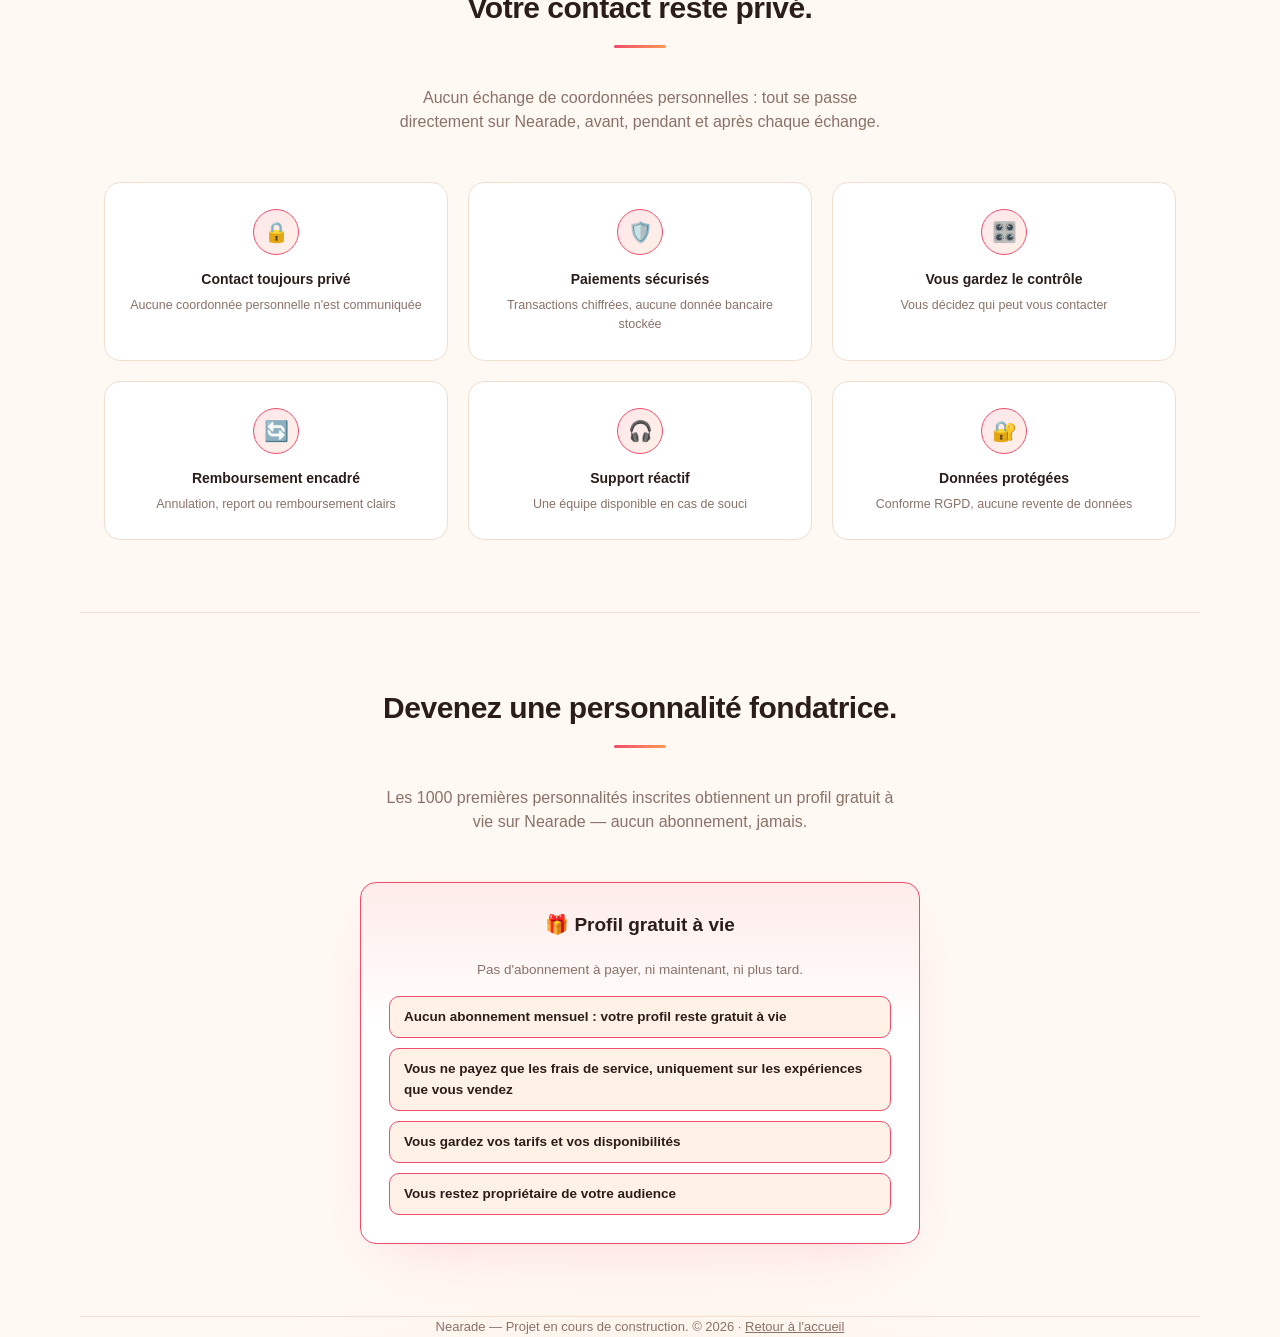
==== commit 422f2bc1: "Wordmark logo: N majuscule (Nearade)" ====
--- a/pour-personnalites.html
+++ b/pour-personnalites.html
@@ -14,7 +14,7 @@
 <header class="wrap">
   <a href="index.html" class="logo">
     <span class="logo-icon" aria-hidden="true"><svg viewBox="0 0 100 100"><path d="M 16.00 86.00 Q 40.00 71.40 55.34 49.01 L 48.66 42.99 Q 40.00 71.40 16.00 86.00 Z" fill="#fff"/><path d="M 76.87 37.81 Q 65.81 38.40 62.19 48.87 Q 61.60 37.81 51.13 34.19 Q 62.19 33.60 65.81 23.13 Q 66.40 34.19 76.87 37.81 Z" fill="#fff"/></svg></span>
-    <span class="logo-word">nearade</span>
+    <span class="logo-word">Nearade</span>
   </a>
 </header>
 
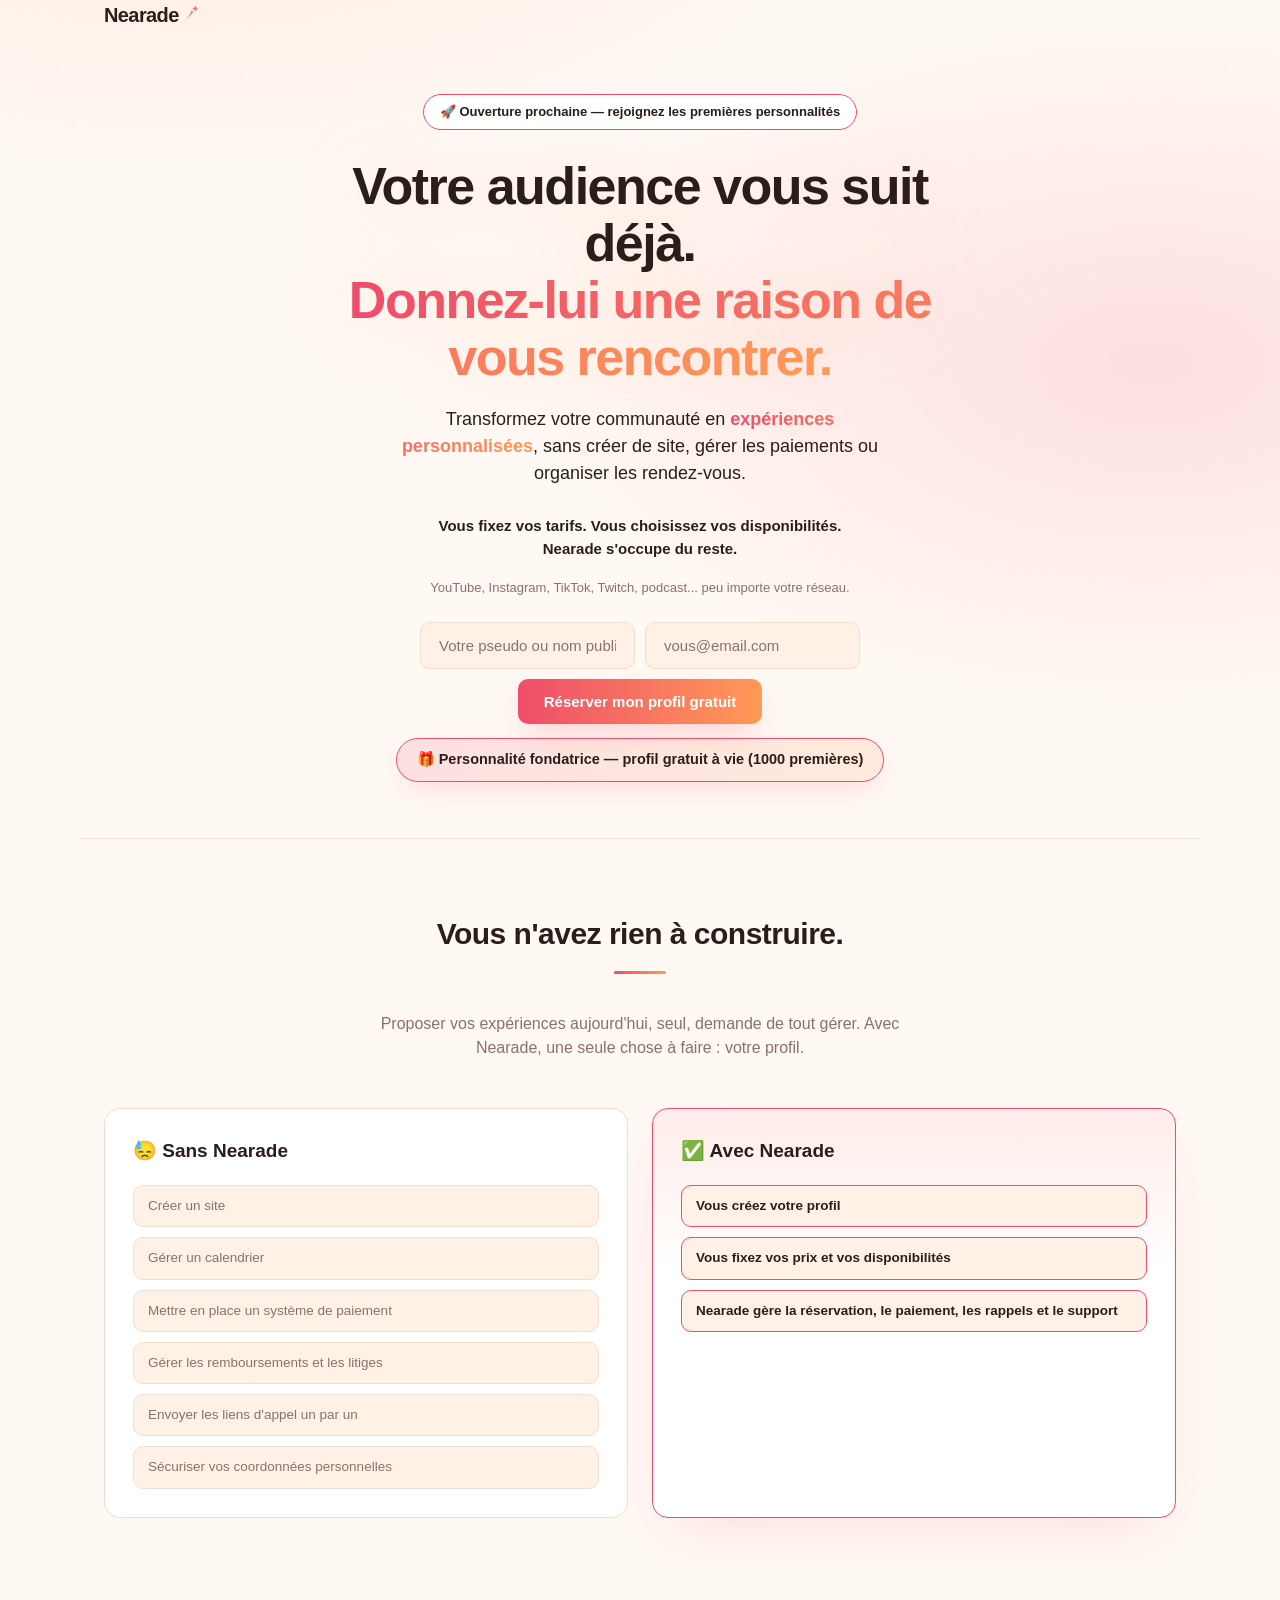
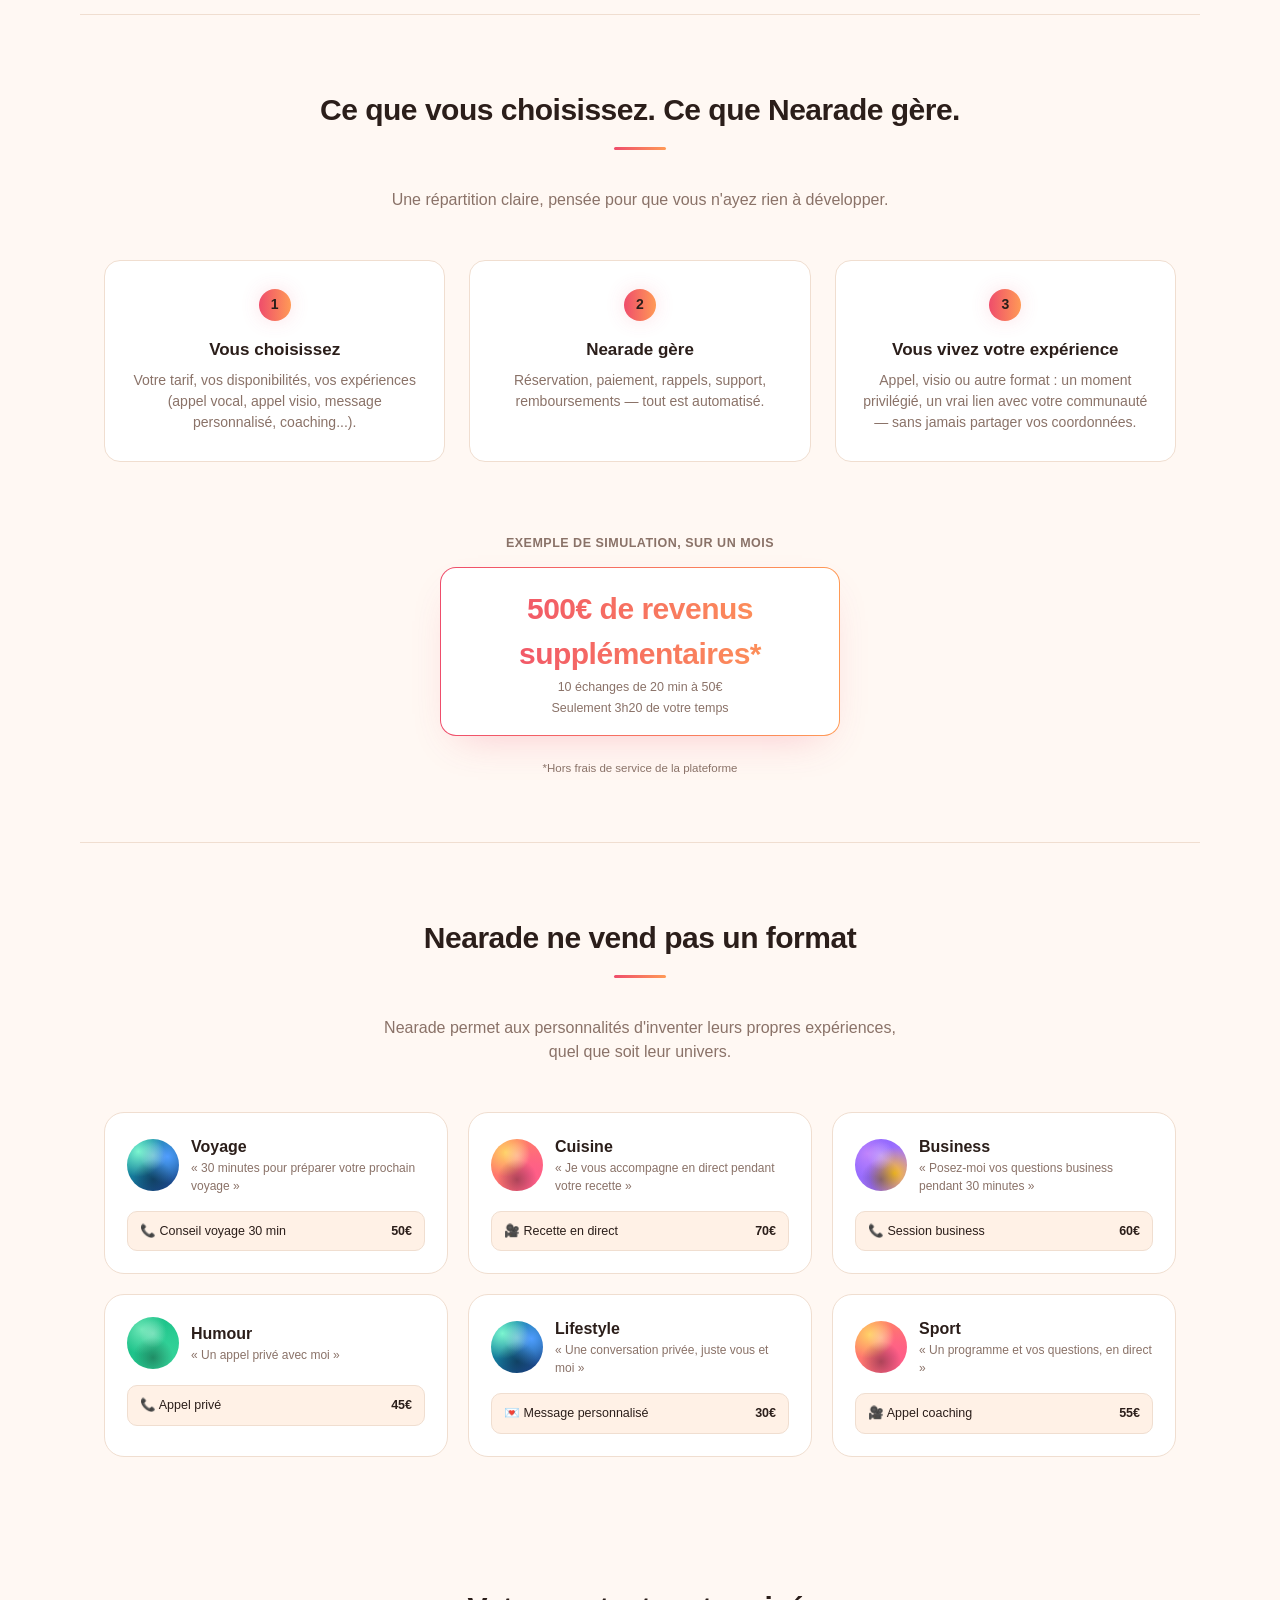
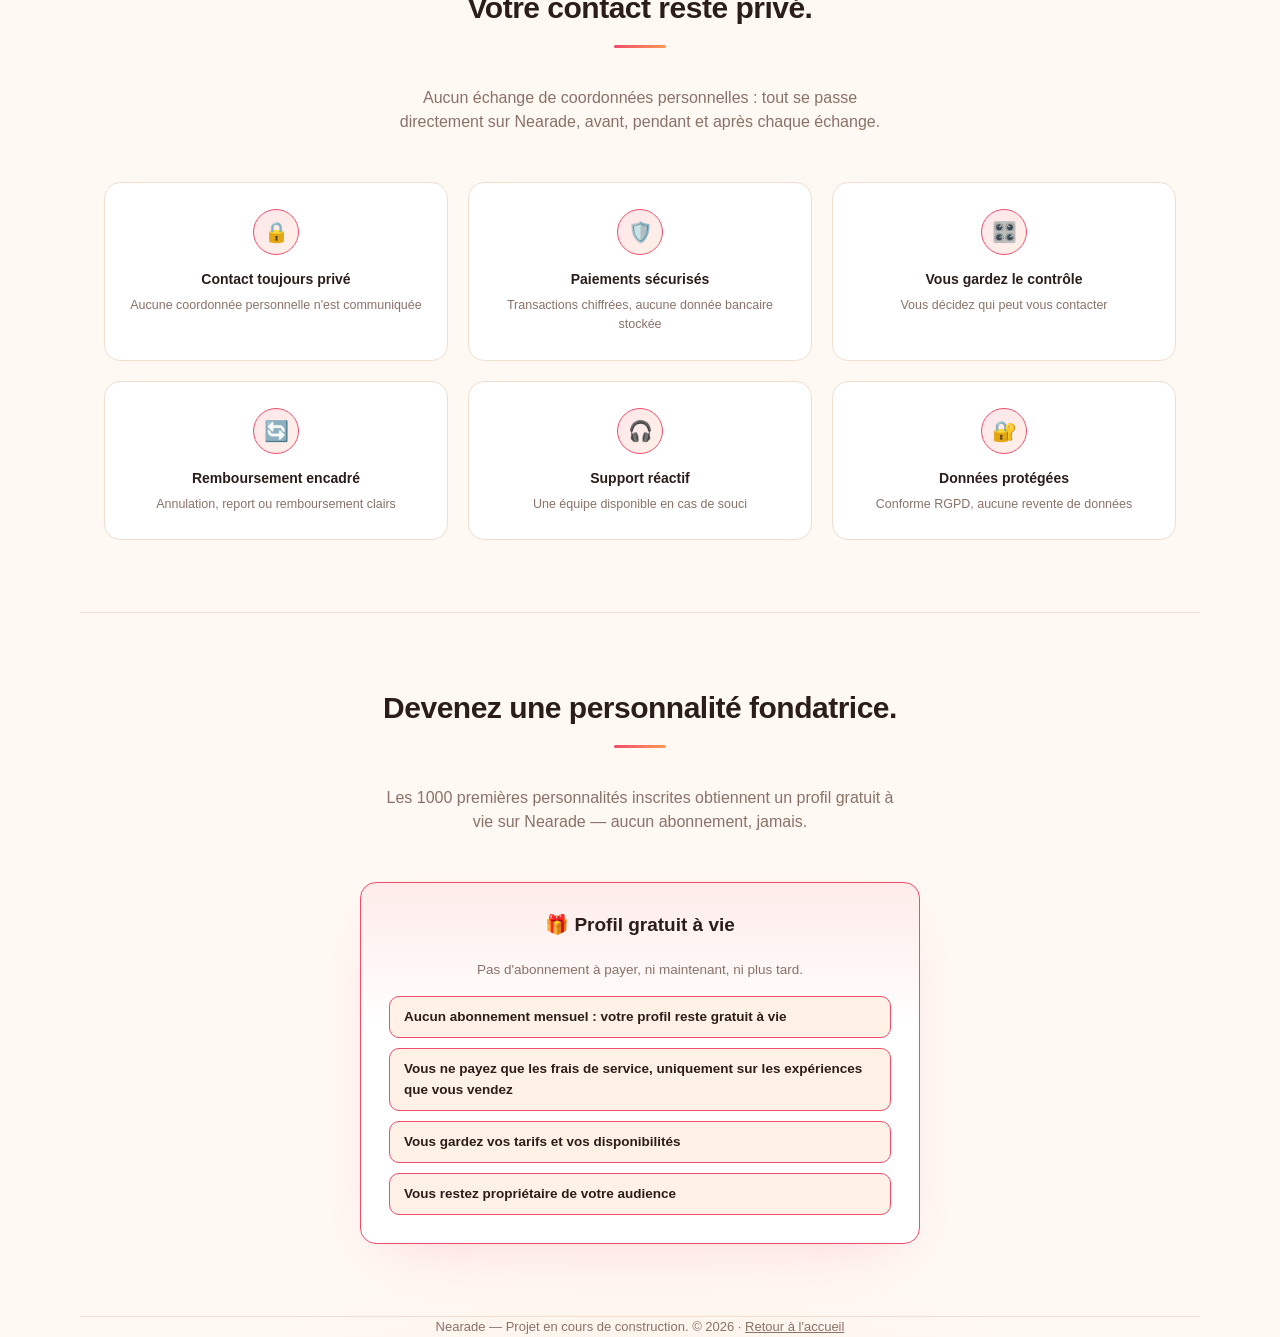
==== commit 2c19ac30: "Logo: retire l'encadre type icone d'app, etoile en degrade integree juste apres le mot Nearade" ====
--- a/pour-personnalites.html
+++ b/pour-personnalites.html
@@ -13,8 +13,8 @@
 
 <header class="wrap">
   <a href="index.html" class="logo">
-    <span class="logo-icon" aria-hidden="true"><svg viewBox="0 0 100 100"><path d="M 16.00 86.00 Q 40.00 71.40 55.34 49.01 L 48.66 42.99 Q 40.00 71.40 16.00 86.00 Z" fill="#fff"/><path d="M 76.87 37.81 Q 65.81 38.40 62.19 48.87 Q 61.60 37.81 51.13 34.19 Q 62.19 33.60 65.81 23.13 Q 66.40 34.19 76.87 37.81 Z" fill="#fff"/></svg></span>
     <span class="logo-word">Nearade</span>
+    <span class="logo-icon" aria-hidden="true"><svg viewBox="0 0 100 100"><defs><linearGradient id="logoGrad2" x1="0%" y1="0%" x2="100%" y2="100%"><stop offset="0%" stop-color="#ef4d6b"/><stop offset="100%" stop-color="#ff9a56"/></linearGradient></defs><path d="M 16.00 86.00 Q 40.00 71.40 55.34 49.01 L 48.66 42.99 Q 40.00 71.40 16.00 86.00 Z" fill="url(#logoGrad2)"/><path d="M 76.87 37.81 Q 65.81 38.40 62.19 48.87 Q 61.60 37.81 51.13 34.19 Q 62.19 33.60 65.81 23.13 Q 66.40 34.19 76.87 37.81 Z" fill="url(#logoGrad2)"/></svg></span>
   </a>
 </header>
 
--- a/styles.css
+++ b/styles.css
@@ -32,24 +32,19 @@
 .logo{
   display:flex;
   align-items:center;
-  gap:9px;
+  gap:1px;
   text-decoration:none;
 }
 .logo-icon{
-  width:30px;
-  height:30px;
+  width:24px;
+  height:24px;
   flex-shrink:0;
-  border-radius:22%;
-  background:linear-gradient(135deg,var(--accent),var(--accent-2));
-  display:flex;
-  align-items:center;
-  justify-content:center;
-  padding:6px;
+  margin-top:-6px;
 }
 .logo-icon svg{width:100%;height:100%;display:block;}
 .logo-word{
   font-weight:800;
-  font-size:19px;
+  font-size:20px;
   letter-spacing:-0.6px;
   color:var(--text);
 }
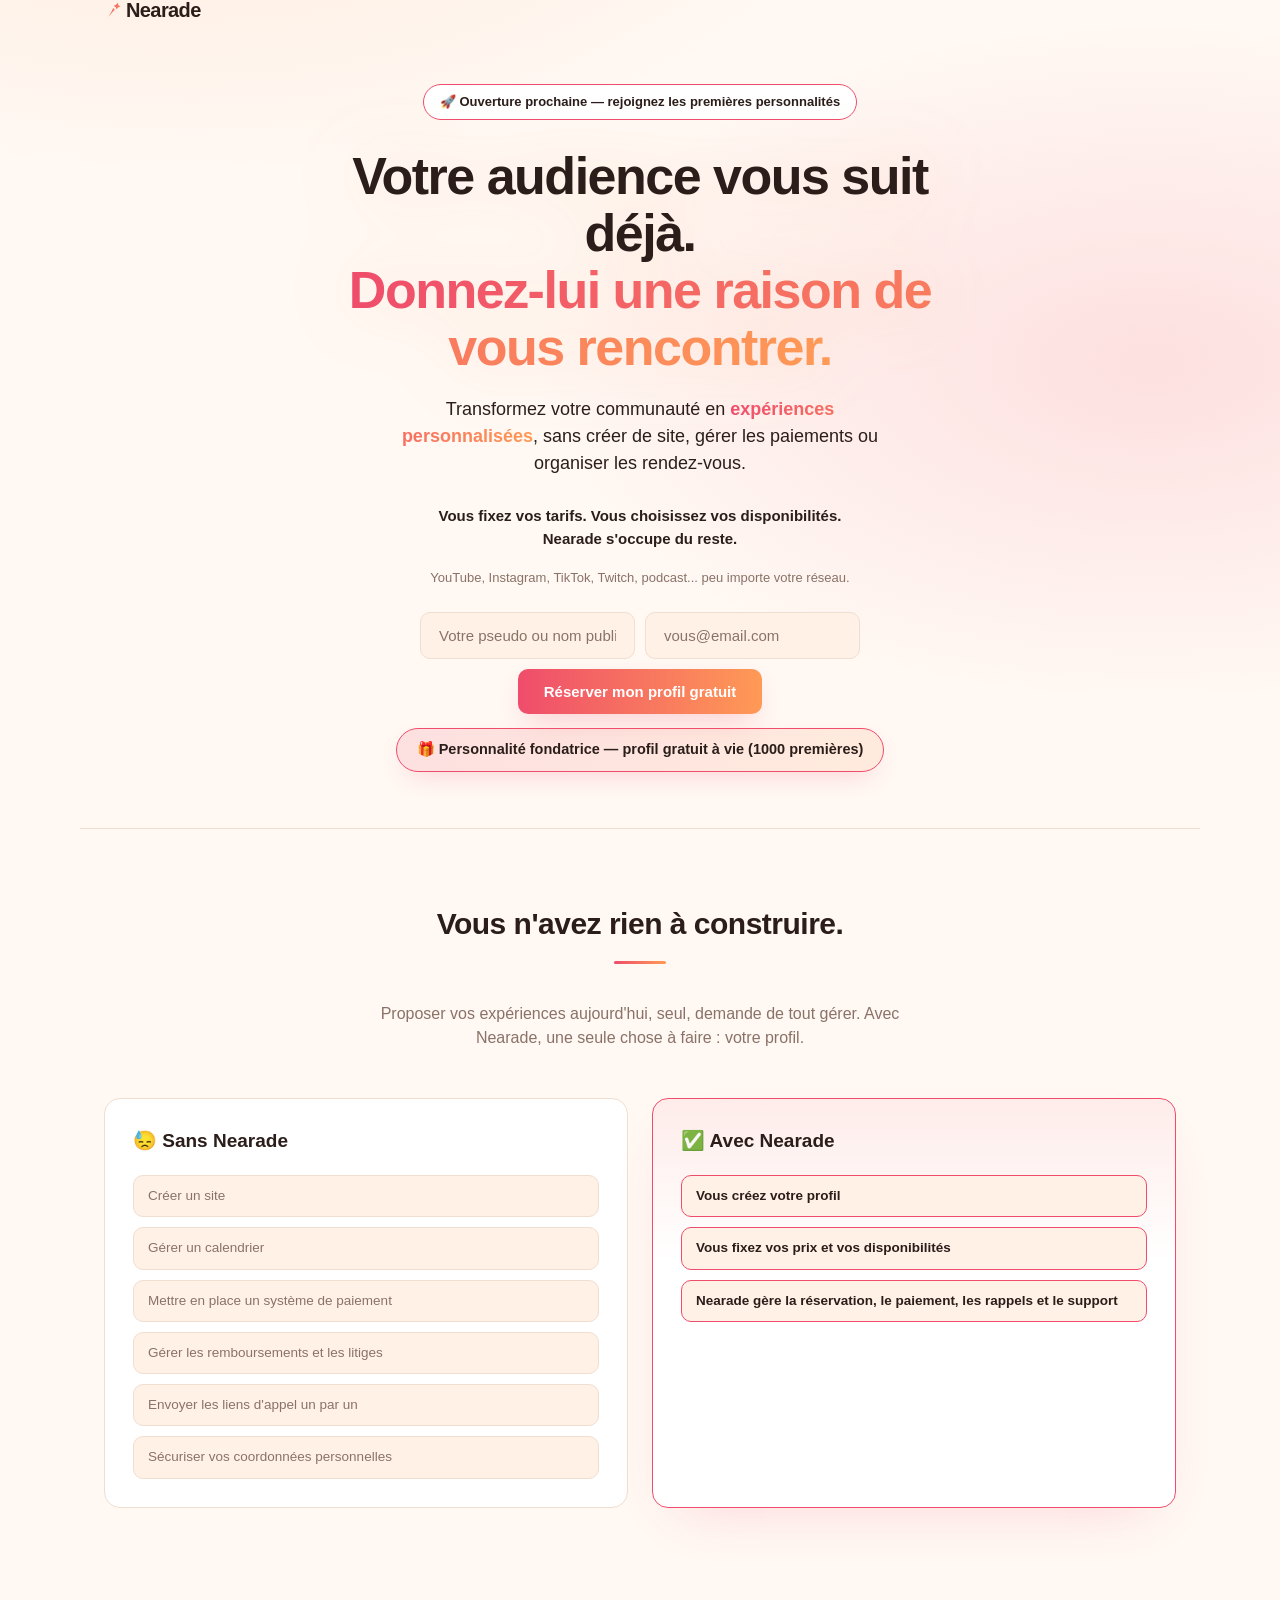
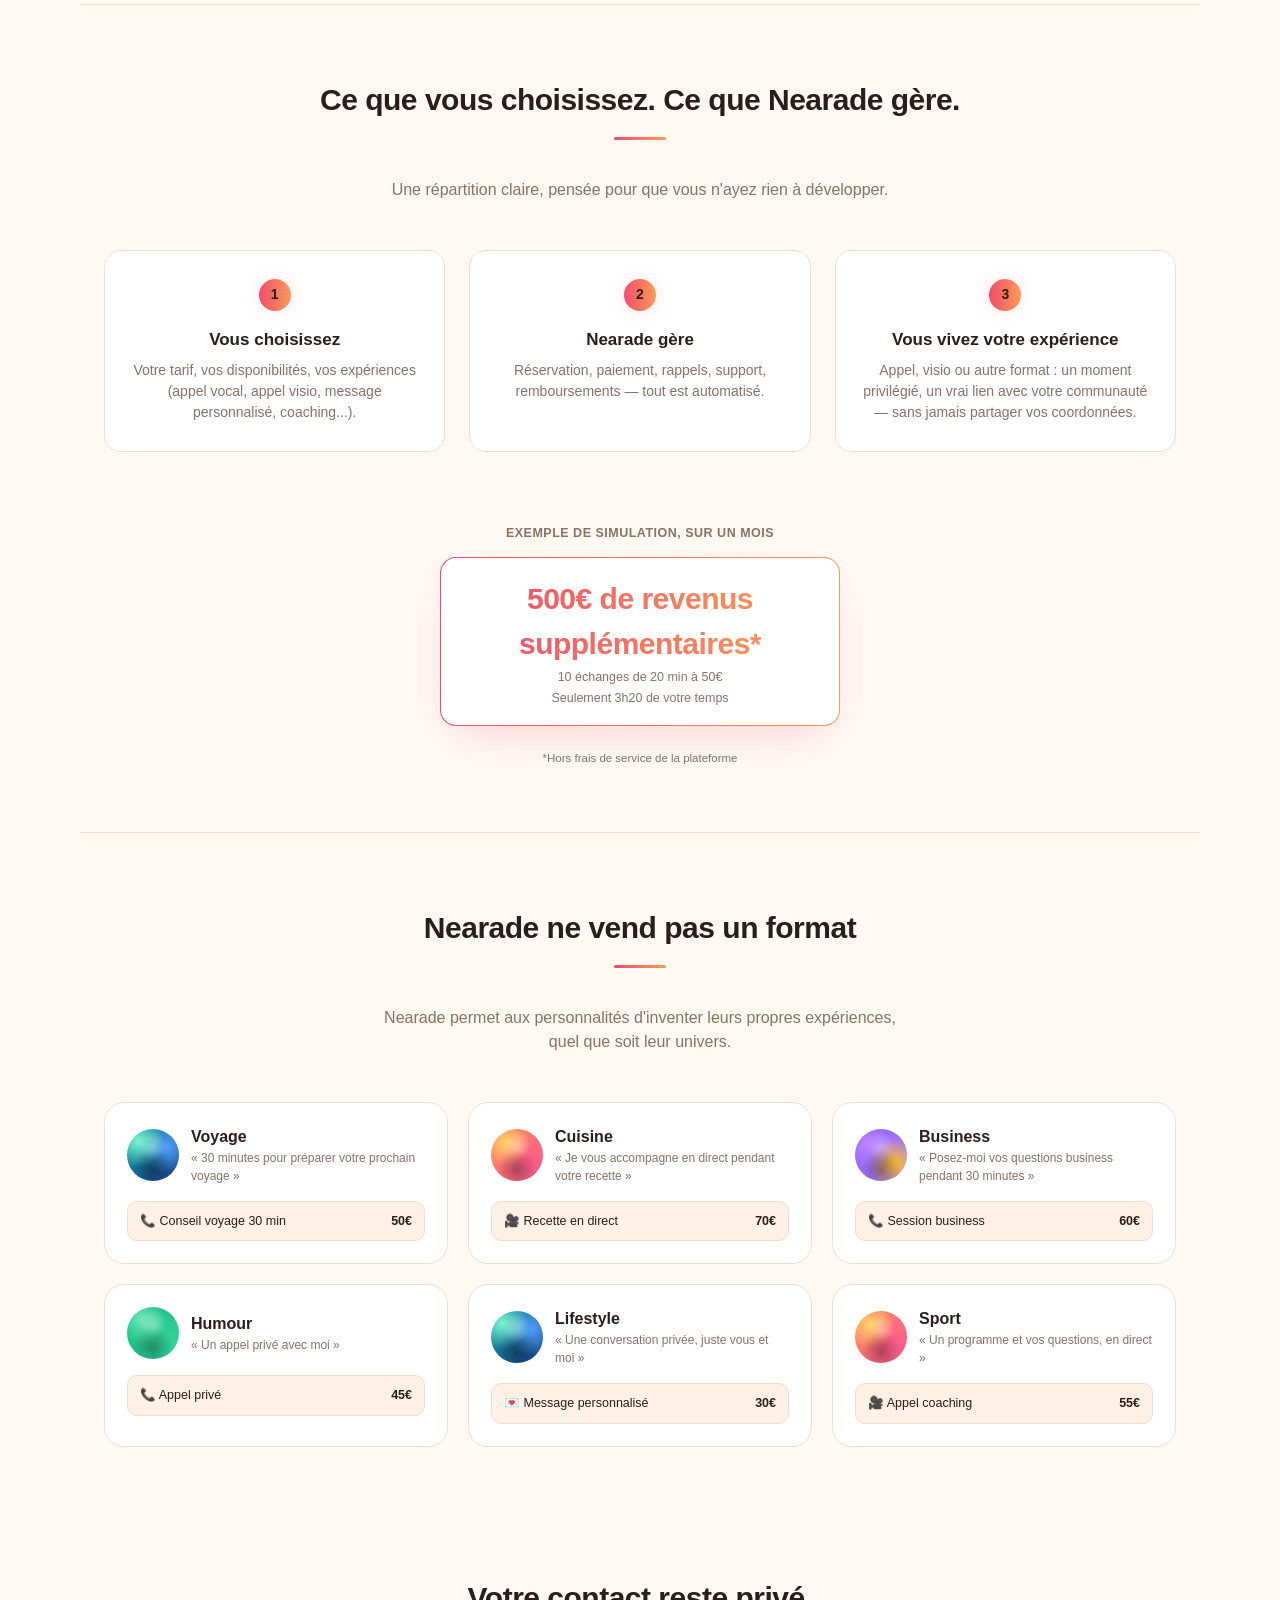
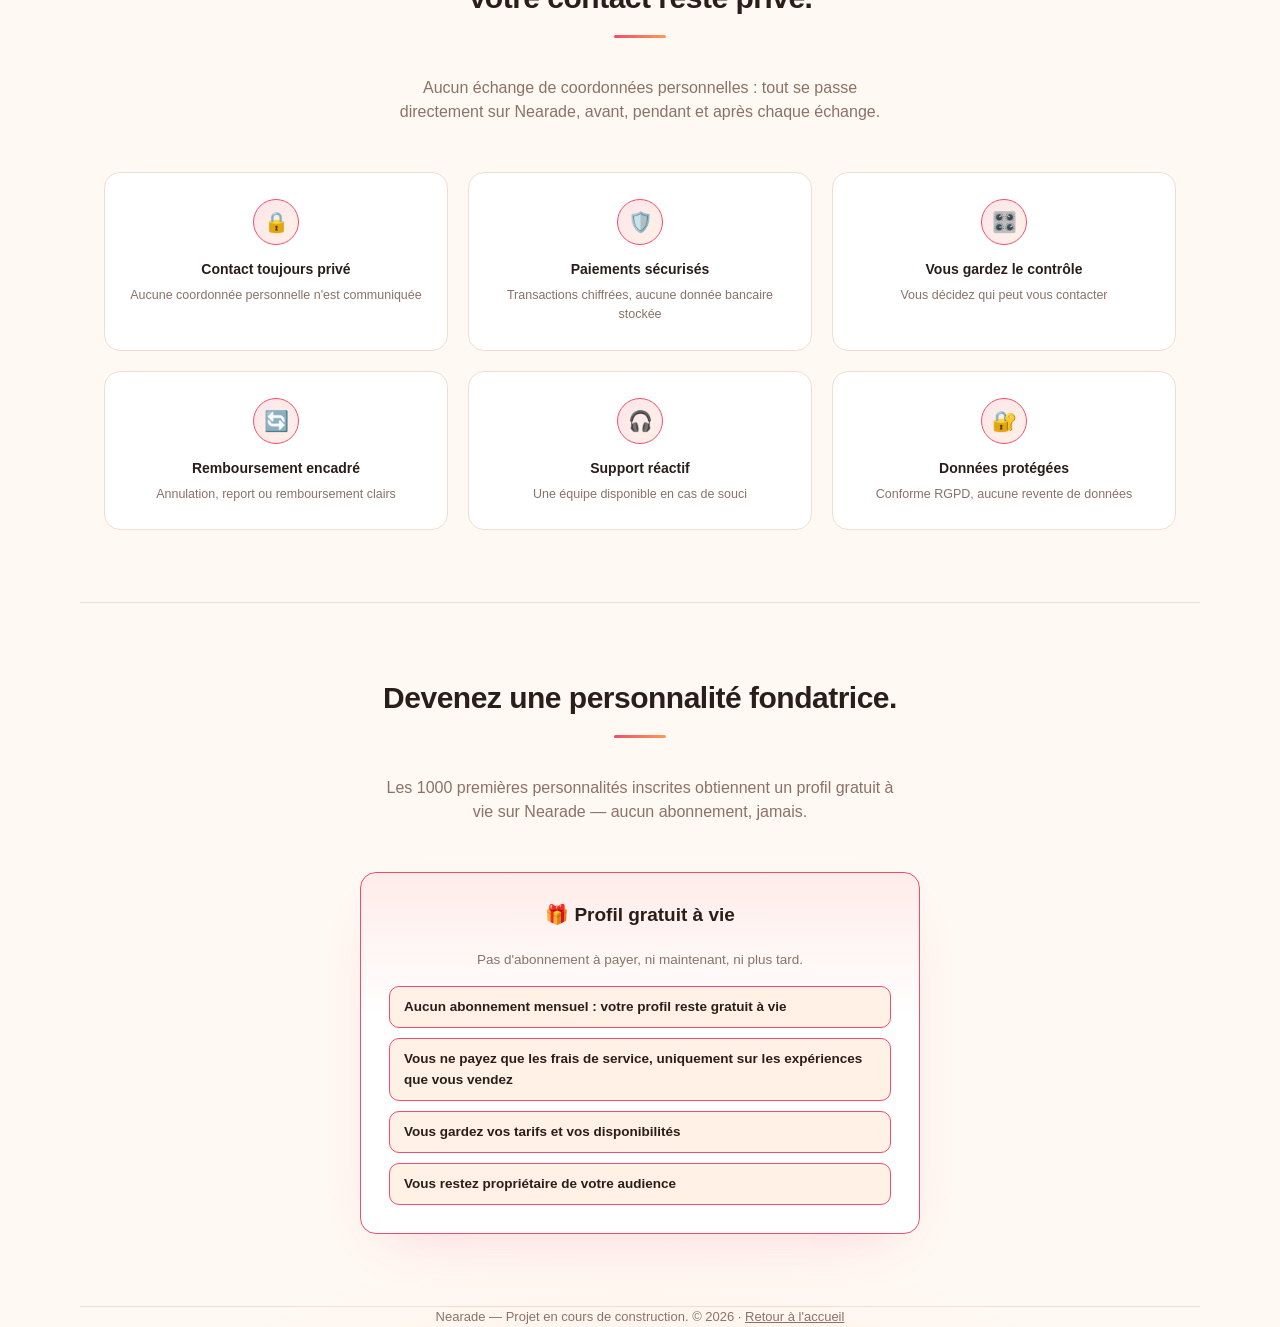
==== commit 2cac29d9: "Logo: icone avant le nom, viewBox recadree sur le dessin reel (sans marge parasite), alignee sur la " ====
--- a/pour-personnalites.html
+++ b/pour-personnalites.html
@@ -13,8 +13,8 @@
 
 <header class="wrap">
   <a href="index.html" class="logo">
+    <span class="logo-icon" aria-hidden="true"><svg viewBox="14 21 65 67"><defs><linearGradient id="logoGrad2" x1="0%" y1="0%" x2="100%" y2="100%"><stop offset="0%" stop-color="#ef4d6b"/><stop offset="100%" stop-color="#ff9a56"/></linearGradient></defs><path d="M 16.00 86.00 Q 40.00 71.40 55.34 49.01 L 48.66 42.99 Q 40.00 71.40 16.00 86.00 Z" fill="url(#logoGrad2)"/><path d="M 76.87 37.81 Q 65.81 38.40 62.19 48.87 Q 61.60 37.81 51.13 34.19 Q 62.19 33.60 65.81 23.13 Q 66.40 34.19 76.87 37.81 Z" fill="url(#logoGrad2)"/></svg></span>
     <span class="logo-word">Nearade</span>
-    <span class="logo-icon" aria-hidden="true"><svg viewBox="0 0 100 100"><defs><linearGradient id="logoGrad2" x1="0%" y1="0%" x2="100%" y2="100%"><stop offset="0%" stop-color="#ef4d6b"/><stop offset="100%" stop-color="#ff9a56"/></linearGradient></defs><path d="M 16.00 86.00 Q 40.00 71.40 55.34 49.01 L 48.66 42.99 Q 40.00 71.40 16.00 86.00 Z" fill="url(#logoGrad2)"/><path d="M 76.87 37.81 Q 65.81 38.40 62.19 48.87 Q 61.60 37.81 51.13 34.19 Q 62.19 33.60 65.81 23.13 Q 66.40 34.19 76.87 37.81 Z" fill="url(#logoGrad2)"/></svg></span>
   </a>
 </header>
 
--- a/styles.css
+++ b/styles.css
@@ -31,15 +31,14 @@
 }
 .logo{
   display:flex;
-  align-items:center;
-  gap:1px;
+  align-items:flex-end;
+  gap:5px;
   text-decoration:none;
 }
 .logo-icon{
-  width:24px;
-  height:24px;
+  width:17px;
+  height:18px;
   flex-shrink:0;
-  margin-top:-6px;
 }
 .logo-icon svg{width:100%;height:100%;display:block;}
 .logo-word{
@@ -47,6 +46,7 @@
   font-size:20px;
   letter-spacing:-0.6px;
   color:var(--text);
+  line-height:1;
 }
 .header-link{
   font-size:13px;
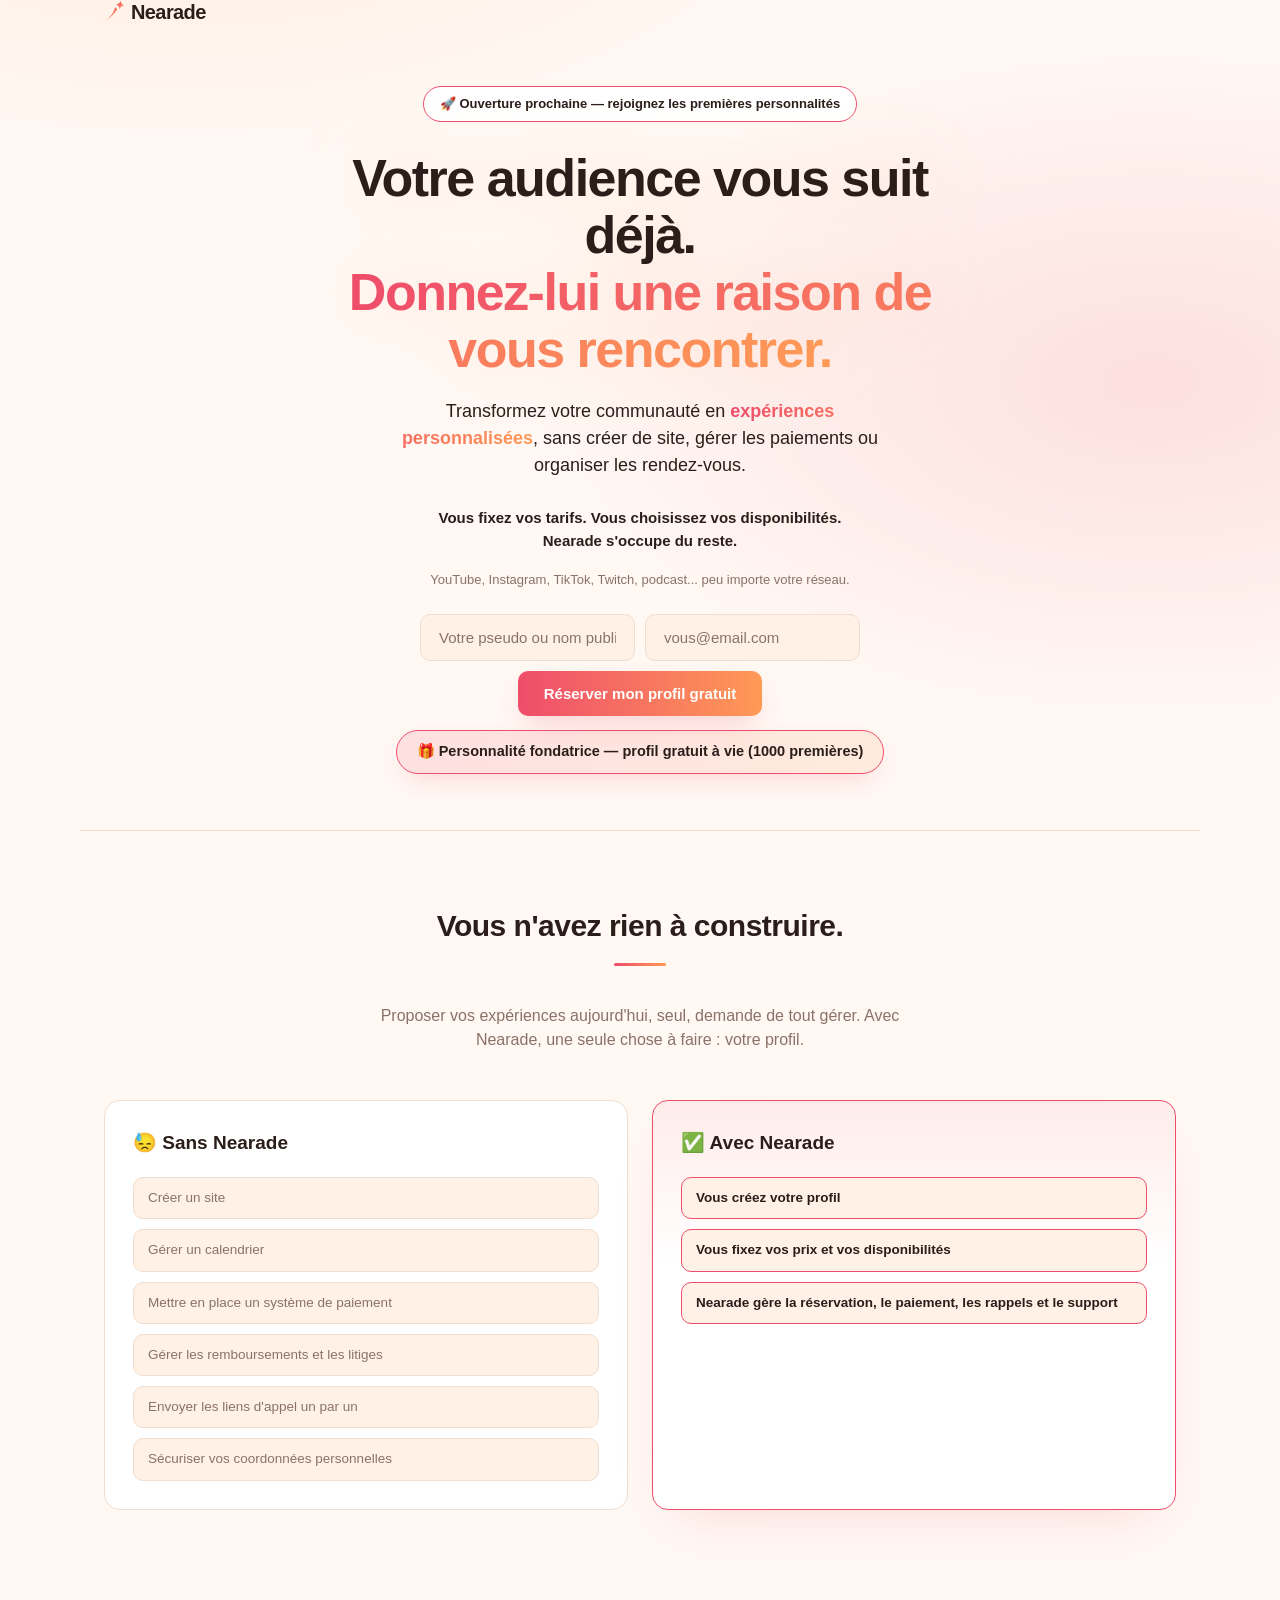
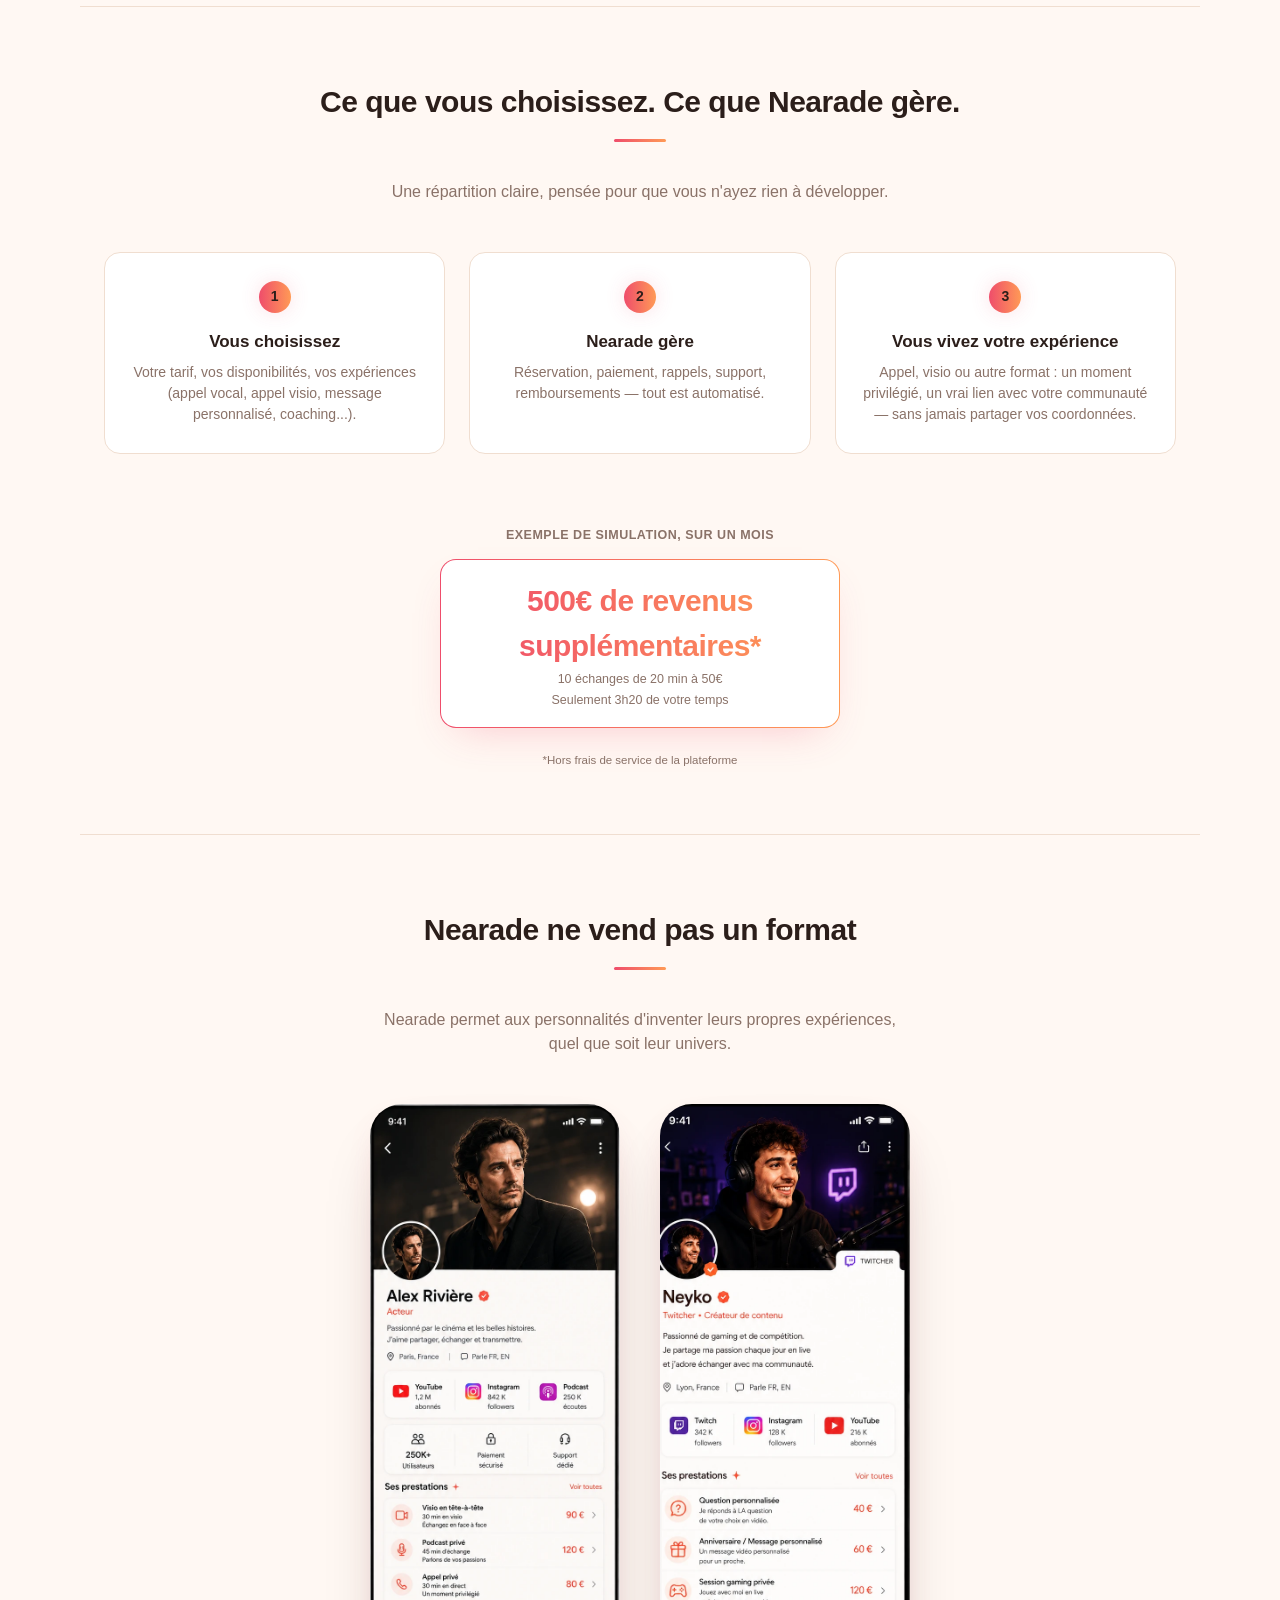
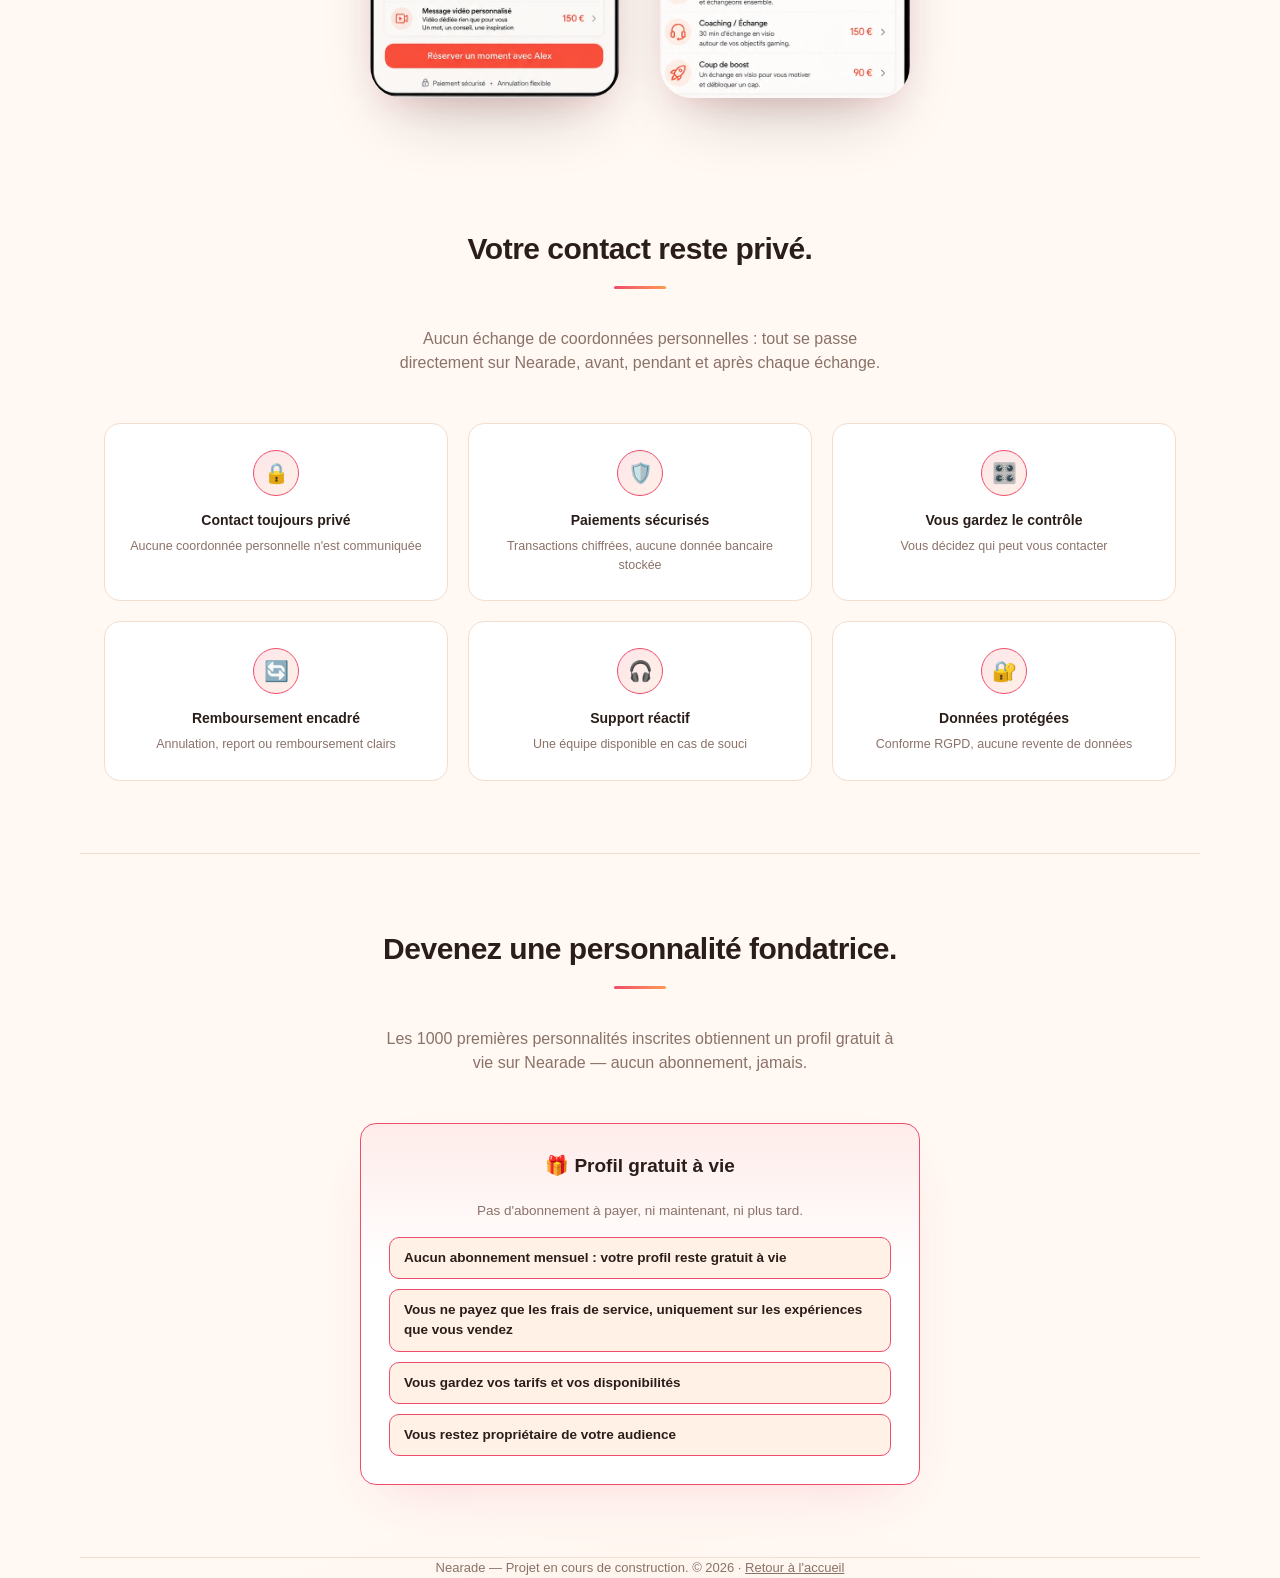
==== commit 4d103731: "Page personnalites: remplace la grille de 6 mini-cartes texte par 2 vrais mockups telephone (Alex ac" ====
--- a/pour-personnalites.html
+++ b/pour-personnalites.html
@@ -100,83 +100,12 @@
   <h2 class="section-title">Nearade ne vend pas un format</h2>
   <p class="section-sub">Nearade permet aux personnalités d'inventer leurs propres expériences, quel que soit leur univers.</p>
 
-  <div class="profile-grid">
-    <div class="profile-card">
-      <div class="profile-top">
-        <div class="profile-avatar avatar-photo avatar-a"></div>
-        <div>
-          <div class="profile-name">Voyage</div>
-          <div class="profile-tag">« 30 minutes pour préparer votre prochain voyage »</div>
-        </div>
-      </div>
-      <div class="profile-services">
-        <div class="profile-service"><span>📞 Conseil voyage 30 min</span><span class="price">50€</span></div>
-      </div>
+  <div class="app-preview-pair">
+    <div class="app-preview">
+      <img src="app-preview.webp" alt="Aperçu du profil d'Alex, acteur, sur l'application Nearade" loading="lazy" width="562" height="1336">
     </div>
-
-    <div class="profile-card">
-      <div class="profile-top">
-        <div class="profile-avatar avatar-photo avatar-b"></div>
-        <div>
-          <div class="profile-name">Cuisine</div>
-          <div class="profile-tag">« Je vous accompagne en direct pendant votre recette »</div>
-        </div>
-      </div>
-      <div class="profile-services">
-        <div class="profile-service"><span>🎥 Recette en direct</span><span class="price">70€</span></div>
-      </div>
-    </div>
-
-    <div class="profile-card">
-      <div class="profile-top">
-        <div class="profile-avatar avatar-photo avatar-c"></div>
-        <div>
-          <div class="profile-name">Business</div>
-          <div class="profile-tag">« Posez-moi vos questions business pendant 30 minutes »</div>
-        </div>
-      </div>
-      <div class="profile-services">
-        <div class="profile-service"><span>📞 Session business</span><span class="price">60€</span></div>
-      </div>
-    </div>
-
-    <div class="profile-card">
-      <div class="profile-top">
-        <div class="profile-avatar avatar-photo avatar-d"></div>
-        <div>
-          <div class="profile-name">Humour</div>
-          <div class="profile-tag">« Un appel privé avec moi »</div>
-        </div>
-      </div>
-      <div class="profile-services">
-        <div class="profile-service"><span>📞 Appel privé</span><span class="price">45€</span></div>
-      </div>
-    </div>
-
-    <div class="profile-card">
-      <div class="profile-top">
-        <div class="profile-avatar avatar-photo avatar-a"></div>
-        <div>
-          <div class="profile-name">Lifestyle</div>
-          <div class="profile-tag">« Une conversation privée, juste vous et moi »</div>
-        </div>
-      </div>
-      <div class="profile-services">
-        <div class="profile-service"><span>💌 Message personnalisé</span><span class="price">30€</span></div>
-      </div>
-    </div>
-
-    <div class="profile-card">
-      <div class="profile-top">
-        <div class="profile-avatar avatar-photo avatar-b"></div>
-        <div>
-          <div class="profile-name">Sport</div>
-          <div class="profile-tag">« Un programme et vos questions, en direct »</div>
-        </div>
-      </div>
-      <div class="profile-services">
-        <div class="profile-service"><span>🎥 Appel coaching</span><span class="price">55€</span></div>
-      </div>
+    <div class="app-preview">
+      <img src="app-preview-neyko.webp" alt="Aperçu du profil de Neyko, créateur gaming sur Twitch, sur l'application Nearade" loading="lazy" width="572" height="1360">
     </div>
   </div>
 </section>
--- a/styles.css
+++ b/styles.css
@@ -32,12 +32,12 @@
 .logo{
   display:flex;
   align-items:flex-end;
-  gap:5px;
+  gap:6px;
   text-decoration:none;
 }
 .logo-icon{
-  width:17px;
-  height:18px;
+  width:21px;
+  height:22px;
   flex-shrink:0;
 }
 .logo-icon svg{width:100%;height:100%;display:block;}
@@ -530,6 +530,28 @@
   font-weight:700;
   font-size:14px;
 }
+.app-preview{
+  display:flex;
+  justify-content:center;
+}
+.app-preview img{
+  width:100%;
+  max-width:290px;
+  height:auto;
+  display:block;
+  border-radius:32px;
+  box-shadow:0 34px 70px -30px rgba(43,30,26,.32), 0 12px 34px -14px rgba(239,77,107,.22);
+}
+.app-preview-pair{
+  display:flex;
+  justify-content:center;
+  align-items:flex-start;
+  gap:40px;
+  flex-wrap:wrap;
+}
+.app-preview-pair .app-preview img{
+  max-width:250px;
+}
 .profile-card-showcase{
   border:1px solid var(--accent);
   background:linear-gradient(180deg, rgba(255,154,86,.08), var(--card) 45%);
@@ -676,6 +698,7 @@
   .trust-grid{grid-template-columns:1fr 1fr;}
   .trust-grid.trust-grid-4{grid-template-columns:1fr 1fr;}
   .profile-grid{grid-template-columns:1fr;}
+  .app-preview-pair{flex-direction:column;align-items:center;gap:32px;}
 
   header{padding-top:16px;padding-bottom:16px;}
   .hero{padding-top:28px;padding-bottom:32px;}
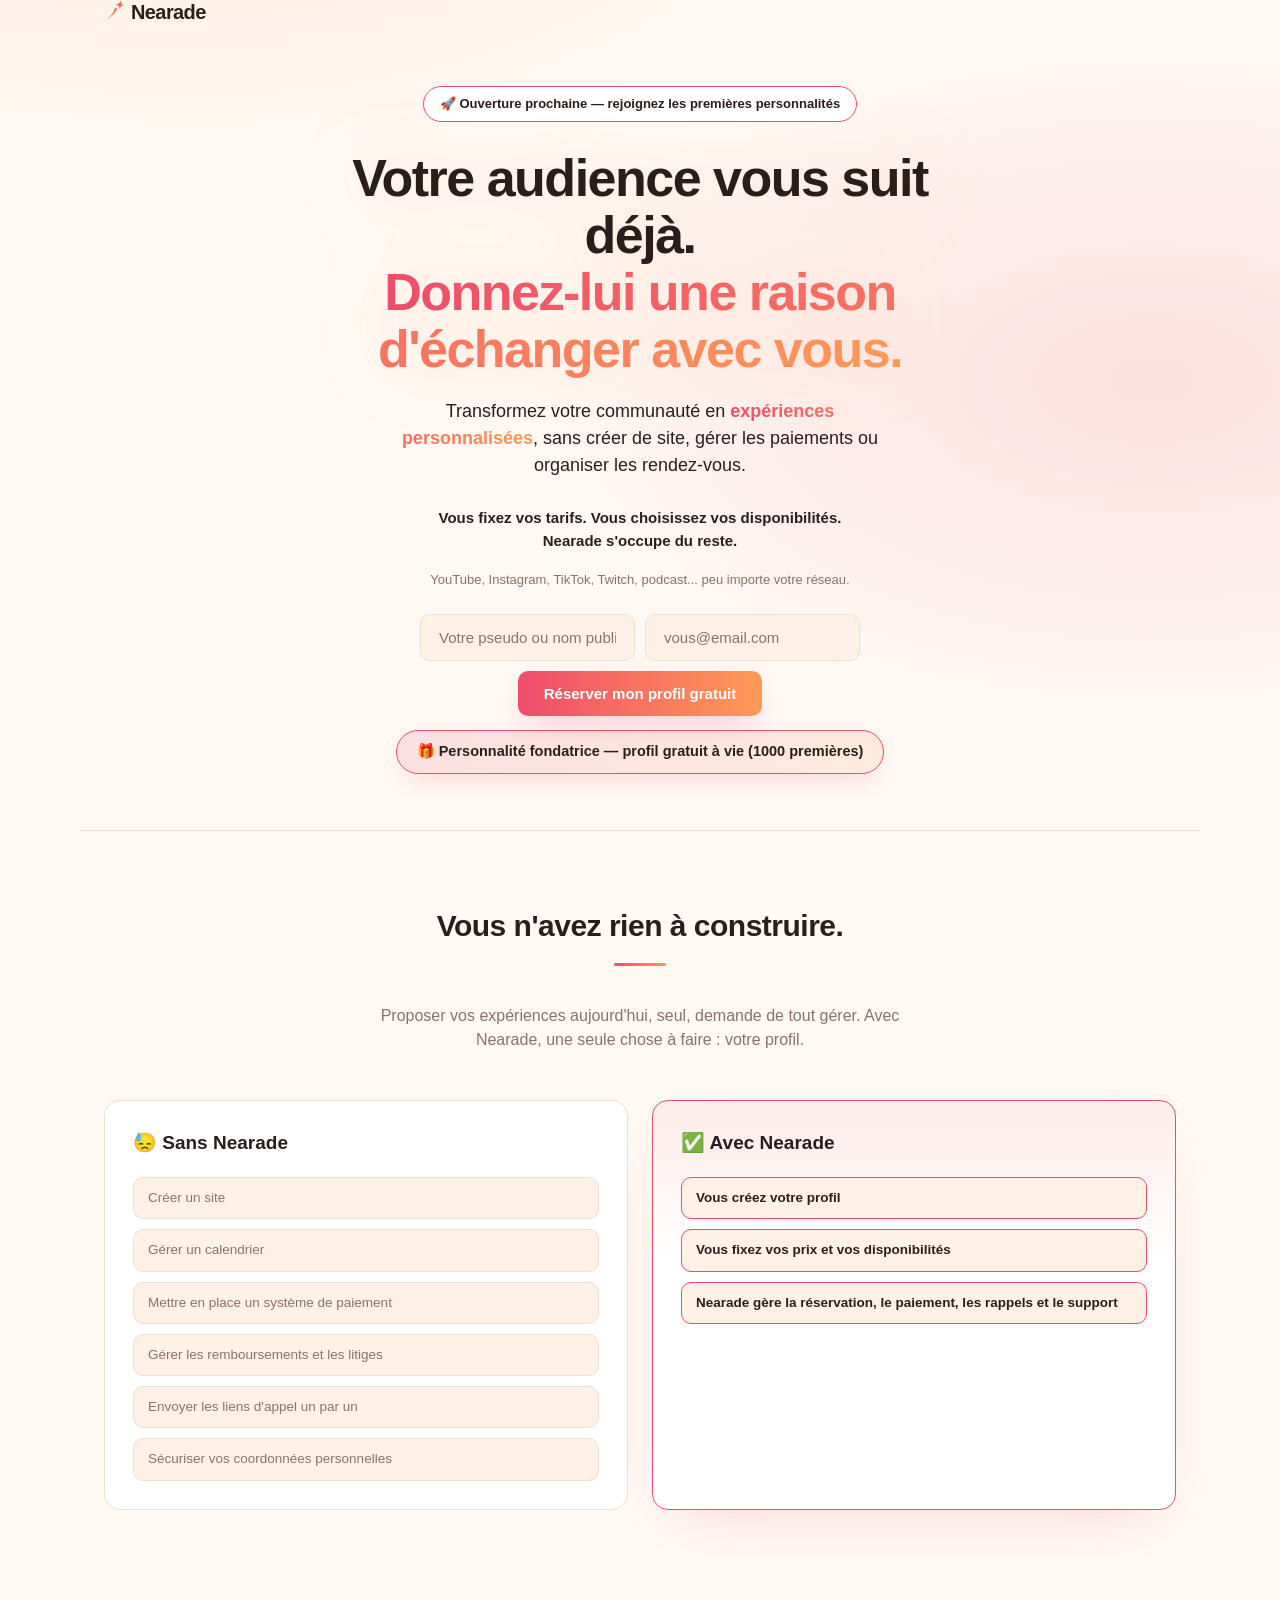
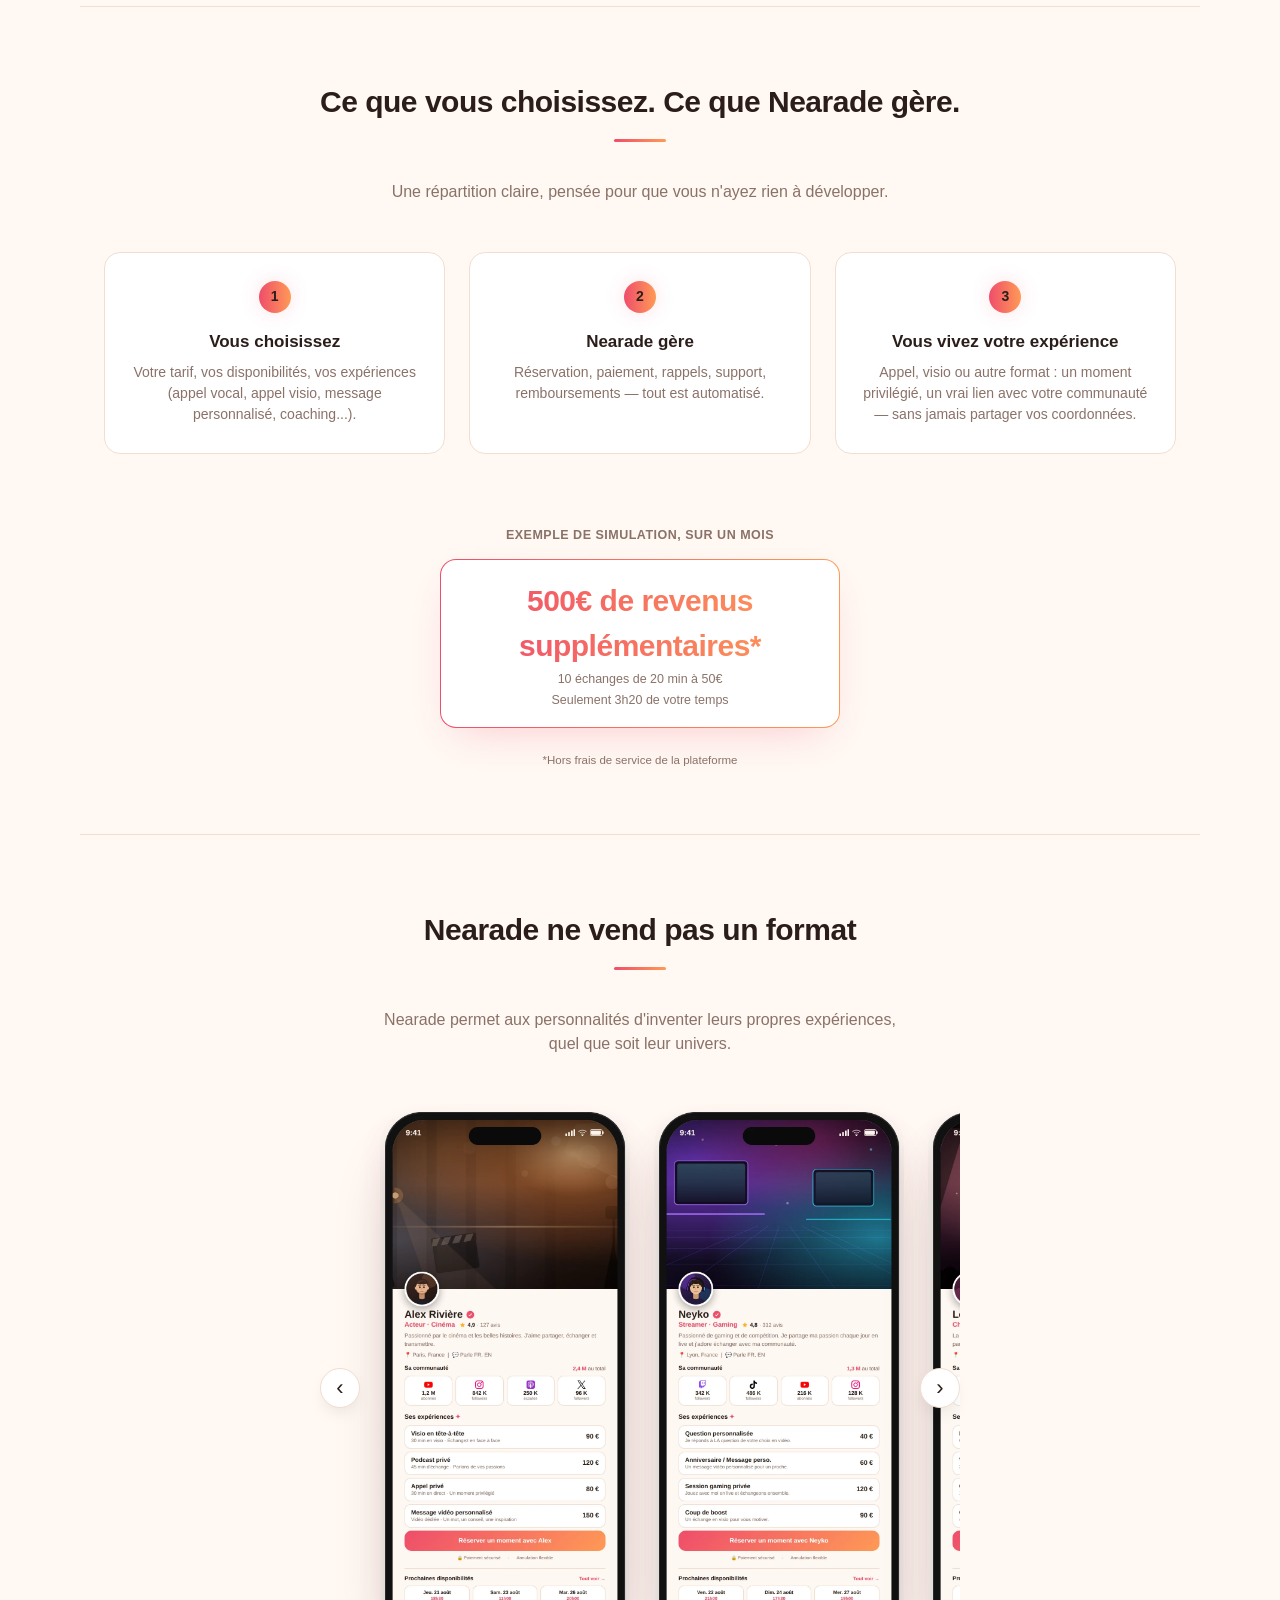
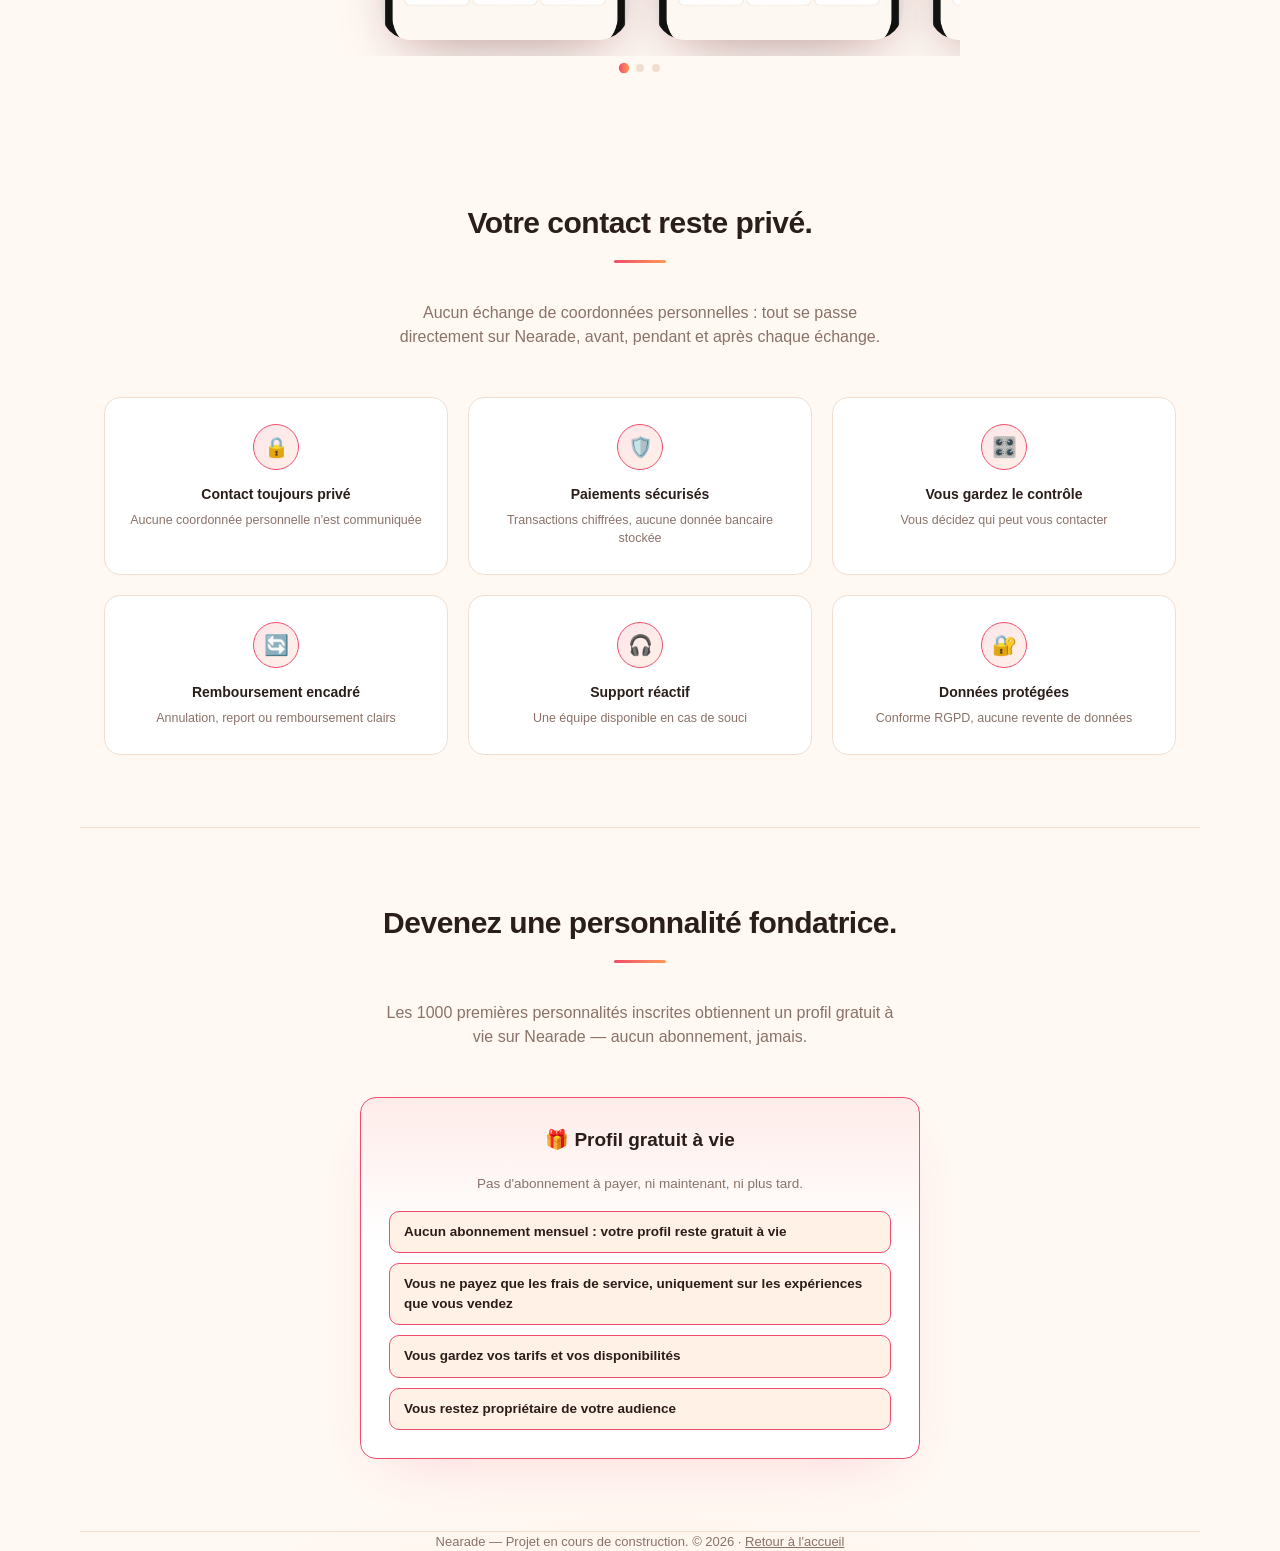
==== commit 46dee98a: "Page personnalites: carrousel de 3 mockups (Alex, Neyko, Lena chanteuse) a la place des 2 mockups fi" ====
--- a/pour-personnalites.html
+++ b/pour-personnalites.html
@@ -22,7 +22,7 @@
   <div class="hero-grid">
     <div>
       <div class="badge">🚀 Ouverture prochaine — rejoignez les premières personnalités</div>
-      <h1>Votre audience vous suit déjà.<br><span class="accent">Donnez-lui une raison de vous rencontrer.</span></h1>
+      <h1>Votre audience vous suit déjà.<br><span class="accent">Donnez-lui une raison d'échanger avec vous.</span></h1>
       <p class="subtitle">Transformez votre communauté en <strong>expériences personnalisées</strong>, sans créer de site, gérer les paiements ou organiser les rendez-vous.</p>
       <p class="pitch-line">Vous fixez vos tarifs. Vous choisissez vos disponibilités. Nearade s'occupe du reste.</p>
       <p class="hero-note">YouTube, Instagram, TikTok, Twitch, podcast... peu importe votre réseau.</p>
@@ -100,12 +100,24 @@
   <h2 class="section-title">Nearade ne vend pas un format</h2>
   <p class="section-sub">Nearade permet aux personnalités d'inventer leurs propres expériences, quel que soit leur univers.</p>
 
-  <div class="app-preview-pair">
-    <div class="app-preview">
-      <img src="app-preview.webp" alt="Aperçu du profil d'Alex, acteur, sur l'application Nearade" loading="lazy" width="562" height="1336">
-    </div>
-    <div class="app-preview">
-      <img src="app-preview-neyko.webp" alt="Aperçu du profil de Neyko, créateur gaming sur Twitch, sur l'application Nearade" loading="lazy" width="572" height="1360">
+  <div class="app-carousel">
+    <button class="carousel-btn carousel-prev" type="button" aria-label="Profil précédent">‹</button>
+    <div class="app-carousel-track">
+      <div class="app-carousel-slide">
+        <img src="carousel-alex.webp" alt="Aperçu du profil d'Alex, acteur, sur l'application Nearade" loading="lazy" width="836" height="1766">
+      </div>
+      <div class="app-carousel-slide">
+        <img src="carousel-neyko.webp" alt="Aperçu du profil de Neyko, créateur gaming sur Twitch, sur l'application Nearade" loading="lazy" width="836" height="1766">
+      </div>
+      <div class="app-carousel-slide">
+        <img src="carousel-lena.webp" alt="Aperçu du profil de Léna, chanteuse, sur l'application Nearade" loading="lazy" width="836" height="1766">
+      </div>
+    </div>
+    <button class="carousel-btn carousel-next" type="button" aria-label="Profil suivant">›</button>
+    <div class="carousel-dots">
+      <button class="carousel-dot active" type="button" aria-label="Voir le profil 1"></button>
+      <button class="carousel-dot" type="button" aria-label="Voir le profil 2"></button>
+      <button class="carousel-dot" type="button" aria-label="Voir le profil 3"></button>
     </div>
   </div>
 </section>
@@ -193,6 +205,44 @@
       document.getElementById('confirm-' + audience).style.display = 'block';
     });
   });
+
+  // Carrousel des exemples de profils (Alex / Neyko / Léna)
+  (function () {
+    const carousel = document.querySelector('.app-carousel');
+    if (!carousel) return;
+    const track = carousel.querySelector('.app-carousel-track');
+    const slides = Array.from(carousel.querySelectorAll('.app-carousel-slide'));
+    const dots = Array.from(carousel.querySelectorAll('.carousel-dot'));
+    const prevBtn = carousel.querySelector('.carousel-prev');
+    const nextBtn = carousel.querySelector('.carousel-next');
+    let current = 0;
+
+    function goTo(i) {
+      current = Math.max(0, Math.min(slides.length - 1, i));
+      slides[current].scrollIntoView({ behavior: 'smooth', block: 'nearest', inline: 'center' });
+    }
+
+    dots.forEach((dot, i) => dot.addEventListener('click', () => goTo(i)));
+    prevBtn.addEventListener('click', () => goTo(current - 1));
+    nextBtn.addEventListener('click', () => goTo(current + 1));
+
+    // Met à jour le point actif en fonction du défilement (manuel ou tactile)
+    let scrollTimeout;
+    track.addEventListener('scroll', () => {
+      clearTimeout(scrollTimeout);
+      scrollTimeout = setTimeout(() => {
+        const trackCenter = track.scrollLeft + track.clientWidth / 2;
+        let closest = 0;
+        let closestDist = Infinity;
+        slides.forEach((slide, i) => {
+          const dist = Math.abs((slide.offsetLeft + slide.clientWidth / 2) - trackCenter);
+          if (dist < closestDist) { closestDist = dist; closest = i; }
+        });
+        current = closest;
+        dots.forEach((d, i) => d.classList.toggle('active', i === current));
+      }, 100);
+    });
+  })();
 </script>
 
 </body>
--- a/styles.css
+++ b/styles.css
@@ -552,6 +552,84 @@
 .app-preview-pair .app-preview img{
   max-width:250px;
 }
+
+.app-carousel{
+  position:relative;
+  max-width:640px;
+  margin:0 auto;
+}
+.app-carousel-track{
+  display:flex;
+  gap:24px;
+  overflow-x:auto;
+  scroll-snap-type:x mandatory;
+  scroll-behavior:smooth;
+  padding:8px 60px 16px;
+  -webkit-overflow-scrolling:touch;
+  scrollbar-width:none;
+}
+.app-carousel-track::-webkit-scrollbar{display:none;}
+.app-carousel-slide{
+  flex:0 0 auto;
+  width:250px;
+  scroll-snap-align:center;
+  display:flex;
+  justify-content:center;
+}
+.app-carousel-slide img{
+  width:100%;
+  height:auto;
+  display:block;
+  border-radius:32px;
+  box-shadow:0 34px 70px -30px rgba(43,30,26,.32), 0 12px 34px -14px rgba(239,77,107,.22);
+}
+.carousel-btn{
+  position:absolute;
+  top:50%;
+  transform:translateY(-50%);
+  width:40px;
+  height:40px;
+  border-radius:50%;
+  border:1px solid var(--border);
+  background:var(--card);
+  color:var(--text);
+  font-size:22px;
+  line-height:1;
+  cursor:pointer;
+  display:flex;
+  align-items:center;
+  justify-content:center;
+  box-shadow:0 8px 20px -10px rgba(43,30,26,.25);
+  transition:border-color .15s ease, transform .15s ease;
+  z-index:2;
+}
+.carousel-btn:hover{border-color:var(--accent);transform:translateY(-50%) scale(1.06);}
+.carousel-prev{left:0;}
+.carousel-next{right:0;}
+.carousel-dots{
+  display:flex;
+  justify-content:center;
+  gap:8px;
+  margin-top:8px;
+}
+.carousel-dot{
+  width:8px;
+  height:8px;
+  border-radius:50%;
+  border:none;
+  background:var(--border);
+  cursor:pointer;
+  padding:0;
+  transition:background .15s ease, transform .15s ease;
+}
+.carousel-dot.active{
+  background:linear-gradient(90deg,var(--accent),var(--accent-2));
+  transform:scale(1.3);
+}
+@media (max-width:600px){
+  .app-carousel-track{padding:8px 44px 16px;}
+  .carousel-btn{width:34px;height:34px;font-size:18px;}
+}
 .profile-card-showcase{
   border:1px solid var(--accent);
   background:linear-gradient(180deg, rgba(255,154,86,.08), var(--card) 45%);
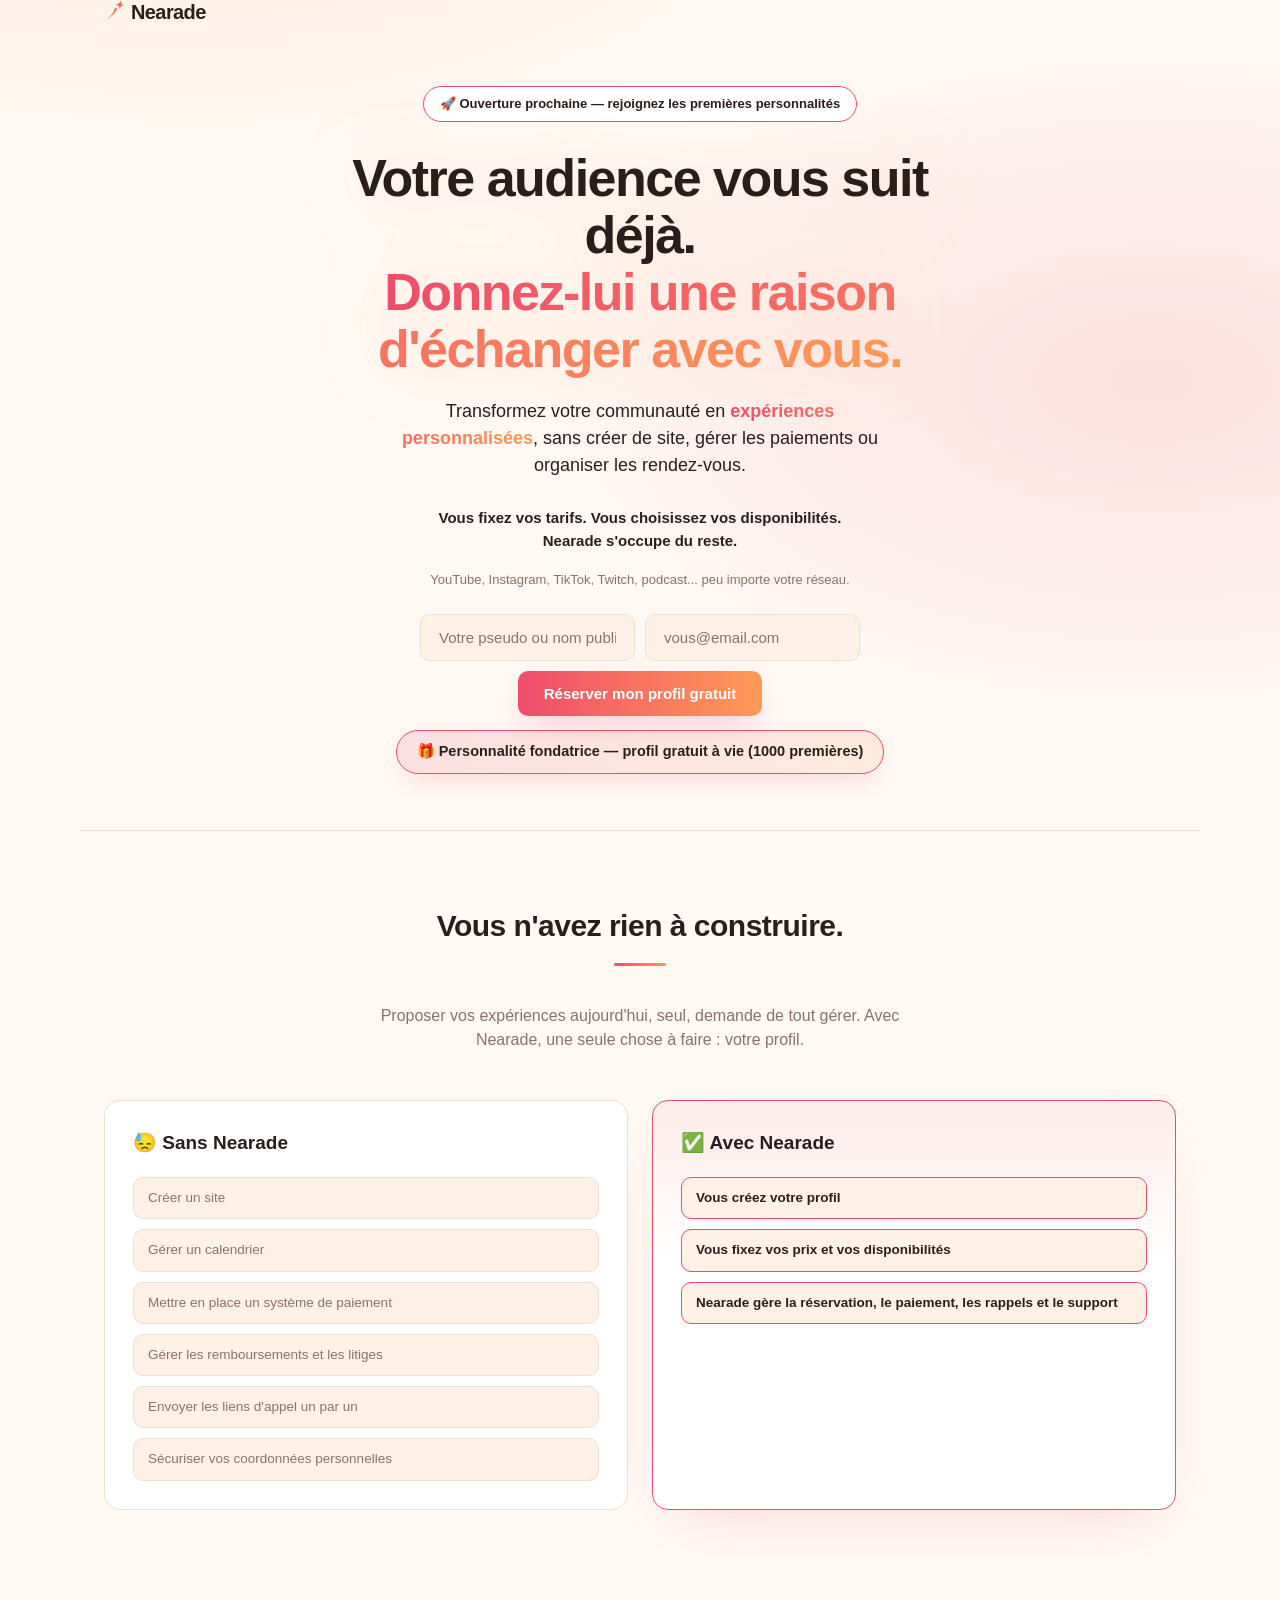
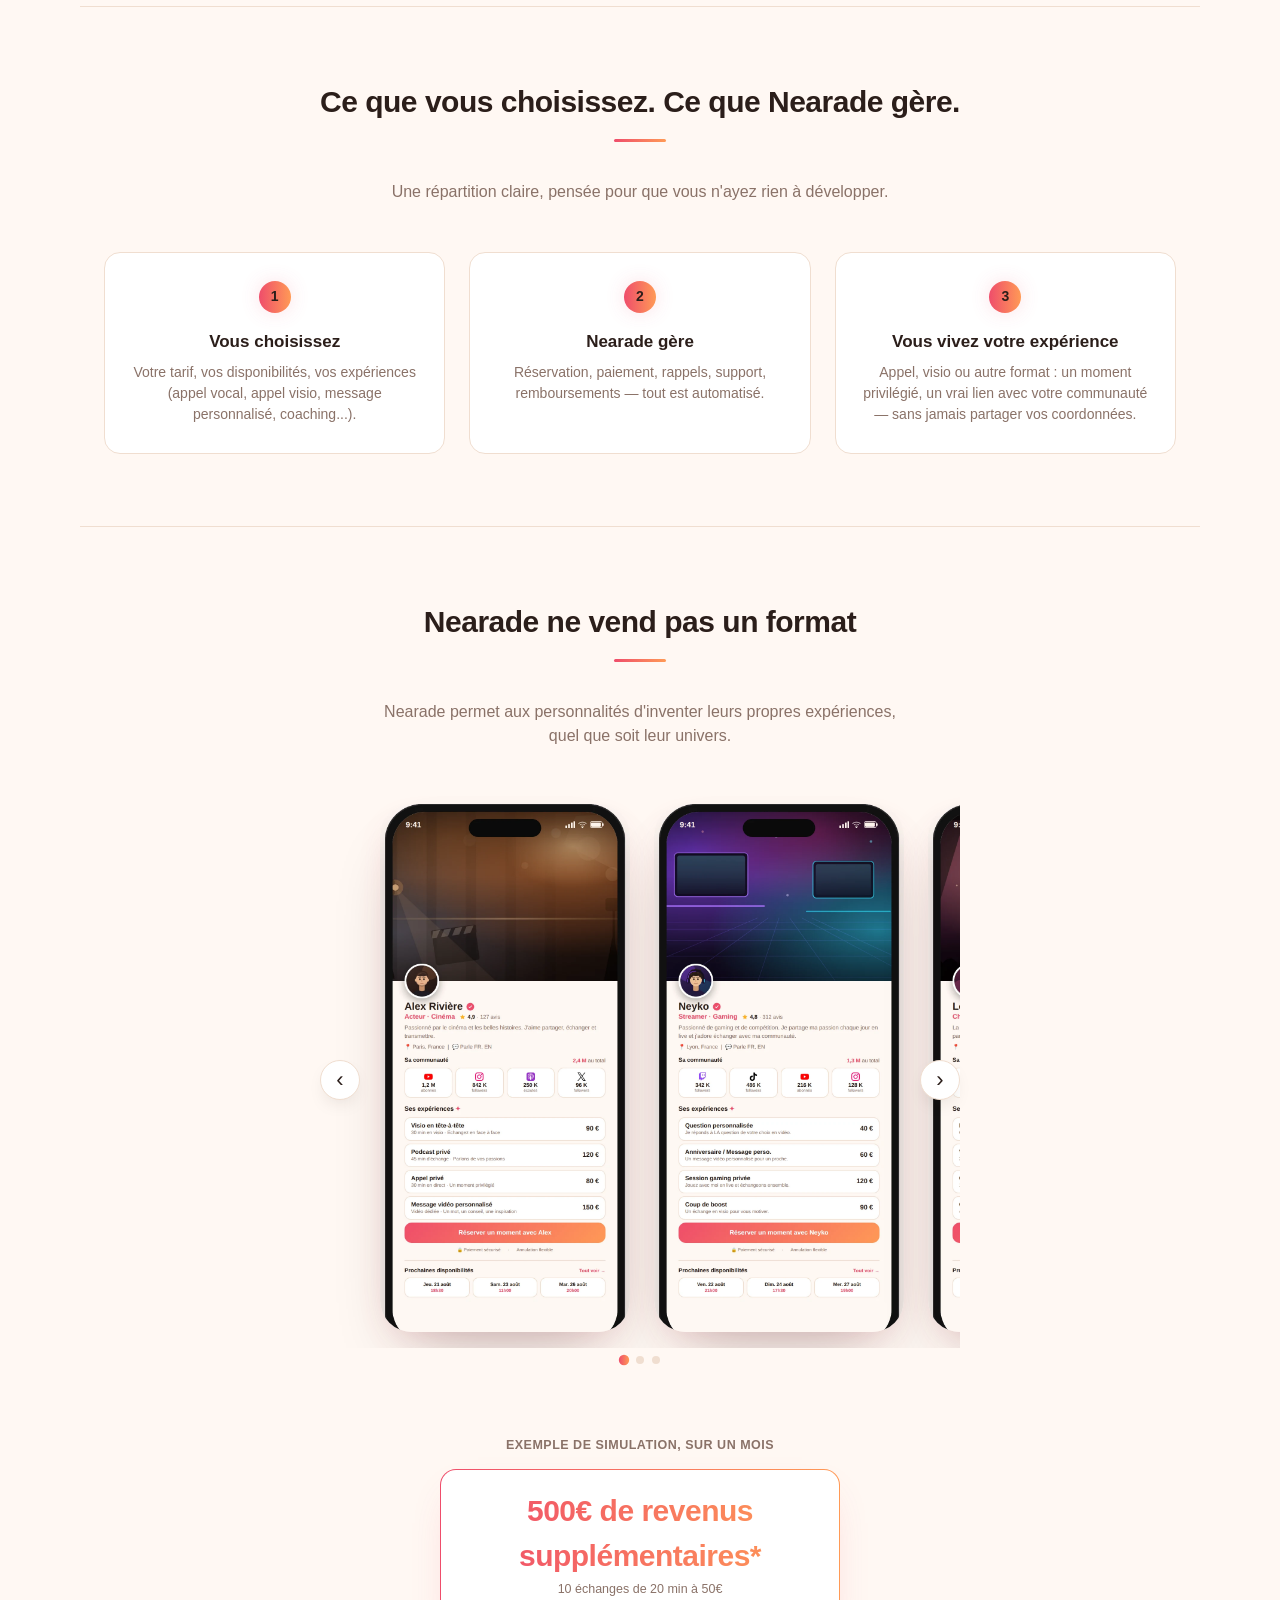
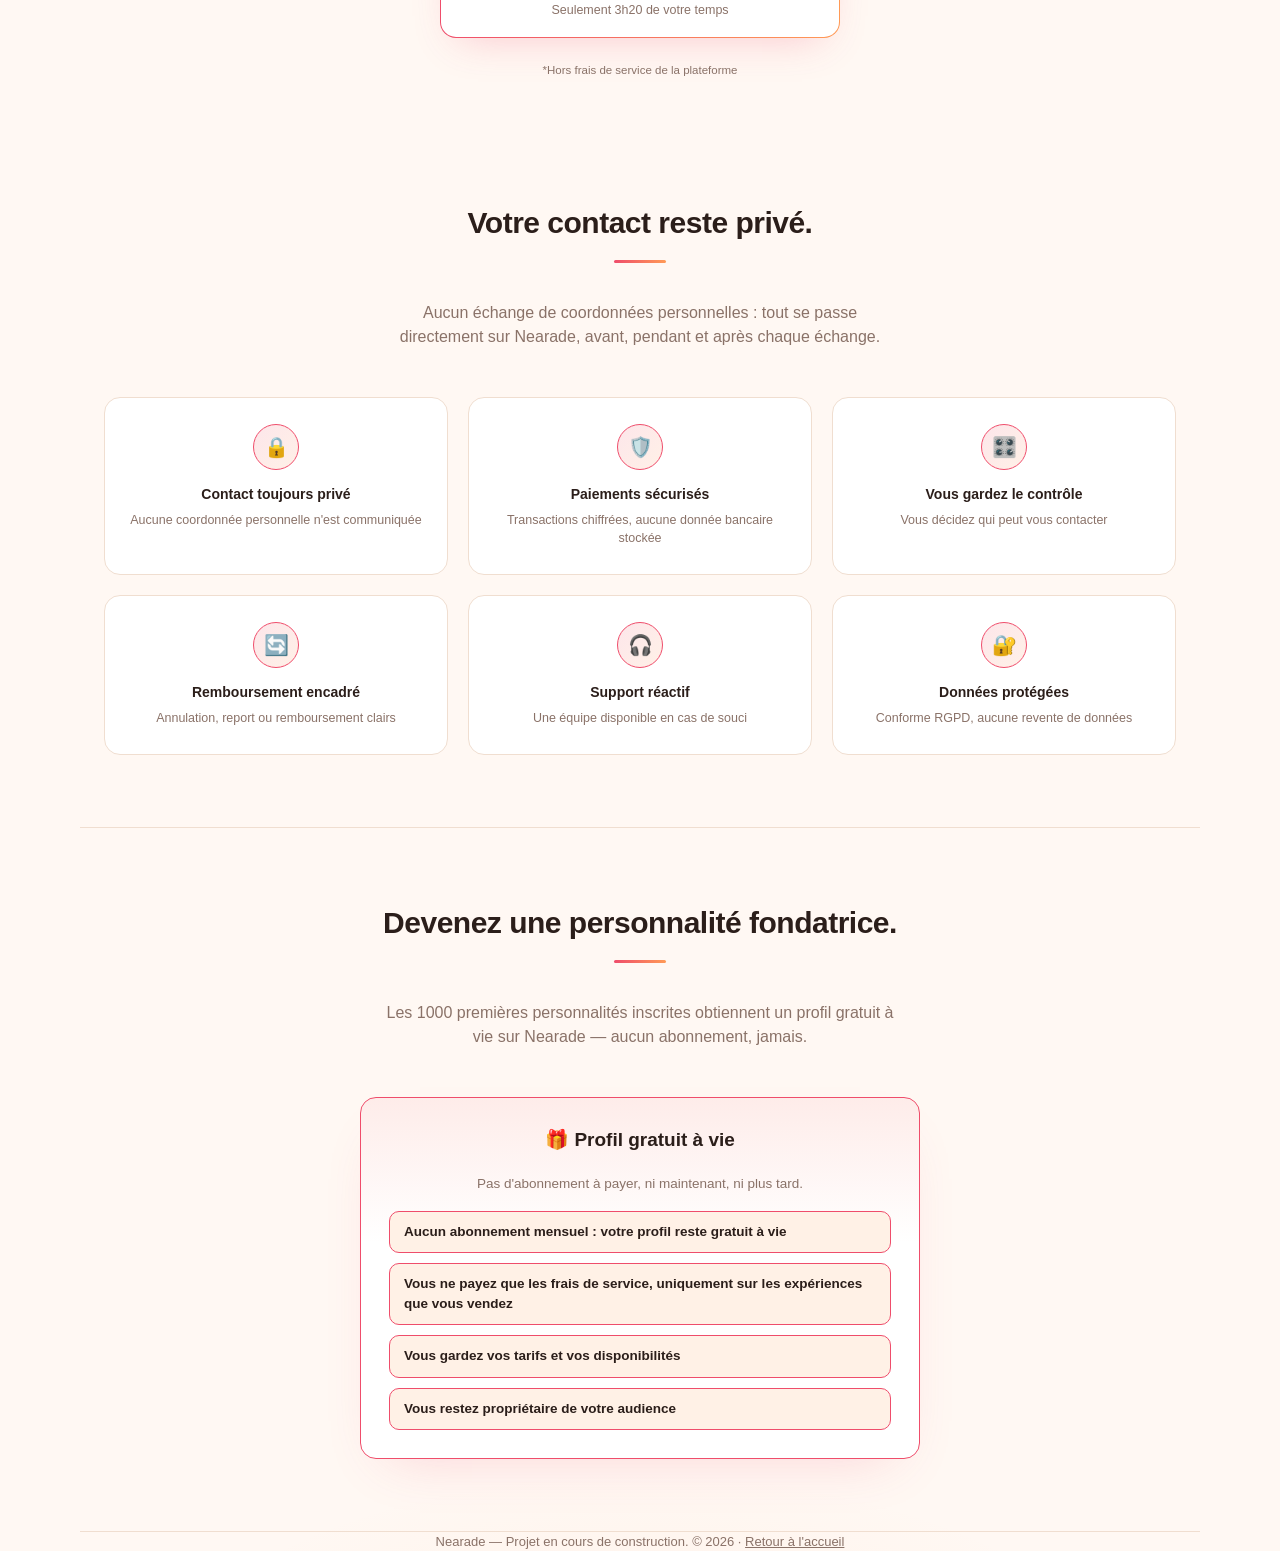
==== commit dd8d0007: "Page personnalites: inverse l'ordre des blocs carrousel de profils et simulation de revenus" ====
--- a/pour-personnalites.html
+++ b/pour-personnalites.html
@@ -86,16 +86,6 @@
   </div>
 </section>
 
-<section class="wrap section-stat">
-  <p class="revenue-label">Exemple de simulation, sur un mois</p>
-  <div class="revenue-example">
-    <strong>500€ de revenus supplémentaires*</strong>
-    <span>10 échanges de 20 min à 50€</span>
-    <span>Seulement 3h20 de votre temps</span>
-  </div>
-  <p class="revenue-disclaimer">*Hors frais de service de la plateforme</p>
-</section>
-
 <section class="platforms wrap">
   <h2 class="section-title">Nearade ne vend pas un format</h2>
   <p class="section-sub">Nearade permet aux personnalités d'inventer leurs propres expériences, quel que soit leur univers.</p>
@@ -120,6 +110,16 @@
       <button class="carousel-dot" type="button" aria-label="Voir le profil 3"></button>
     </div>
   </div>
+</section>
+
+<section class="wrap section-stat">
+  <p class="revenue-label">Exemple de simulation, sur un mois</p>
+  <div class="revenue-example">
+    <strong>500€ de revenus supplémentaires*</strong>
+    <span>10 échanges de 20 min à 50€</span>
+    <span>Seulement 3h20 de votre temps</span>
+  </div>
+  <p class="revenue-disclaimer">*Hors frais de service de la plateforme</p>
 </section>
 
 <section class="trust wrap">
